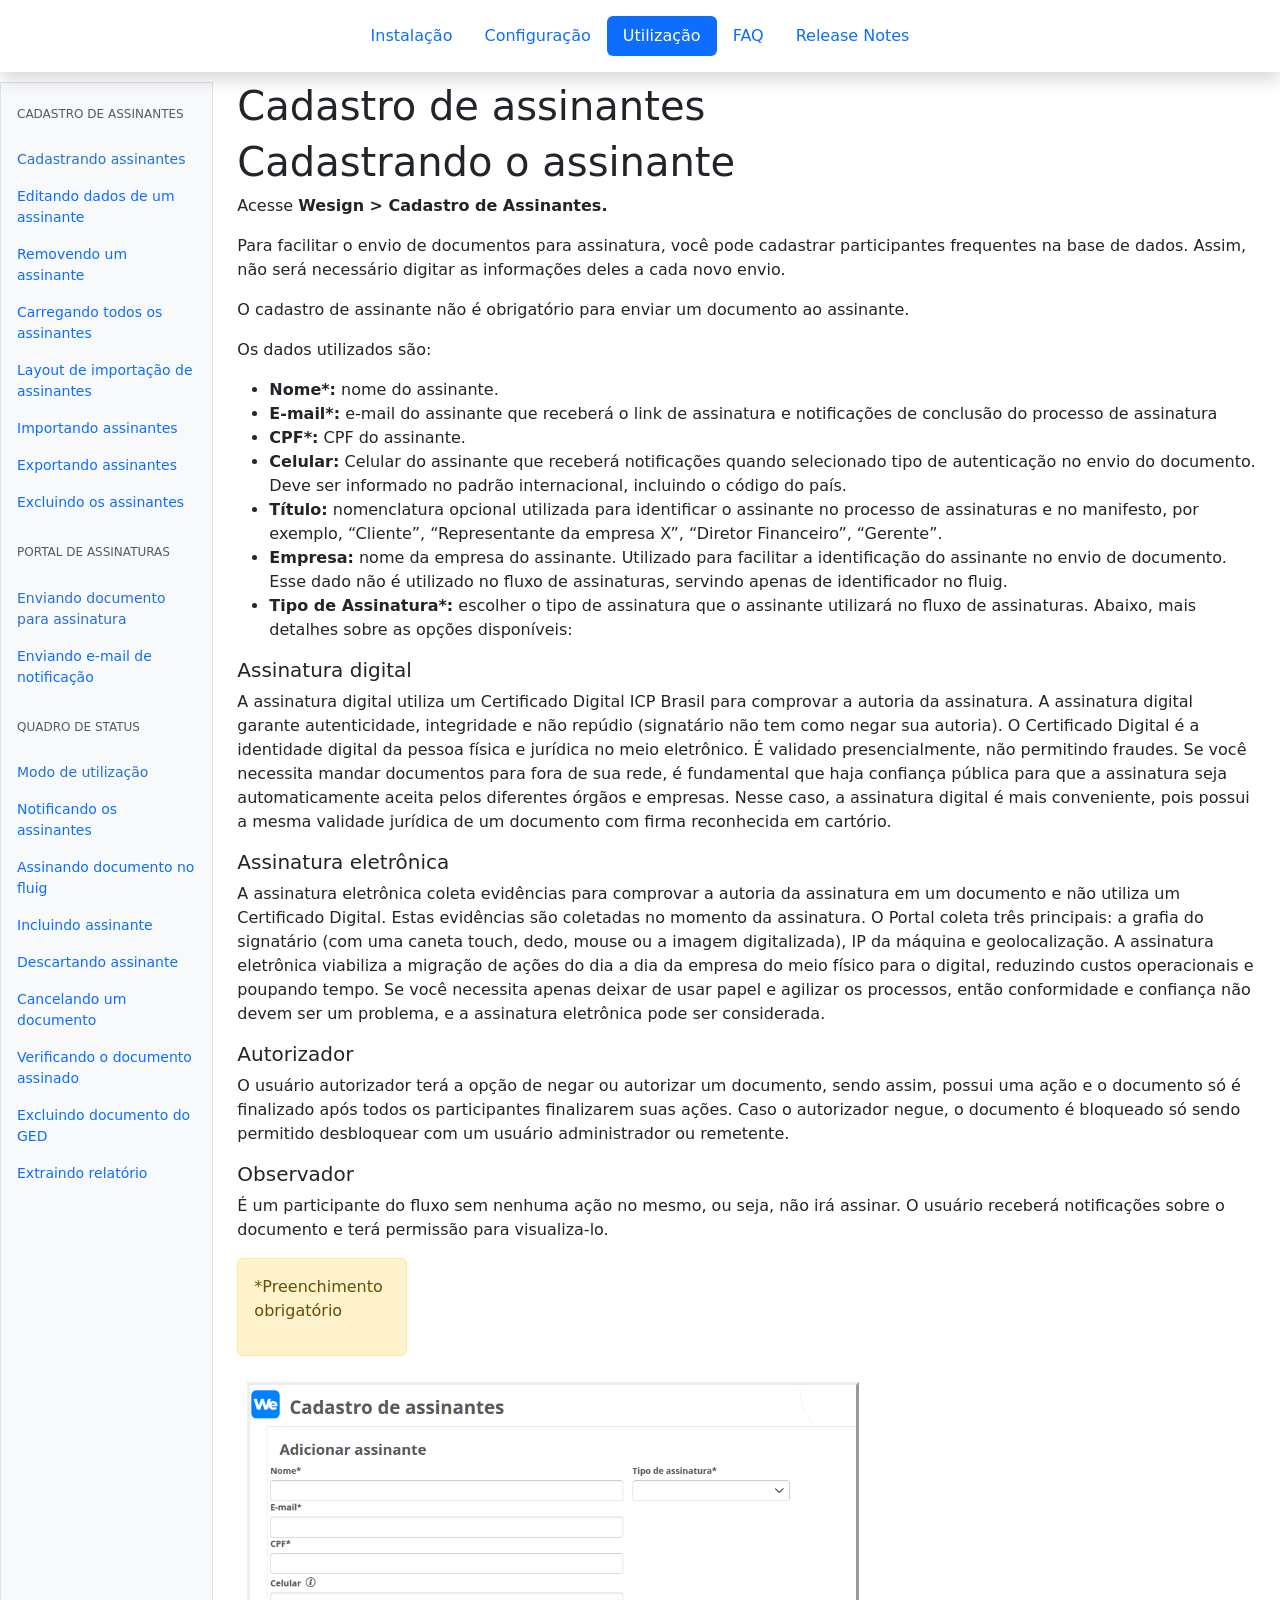
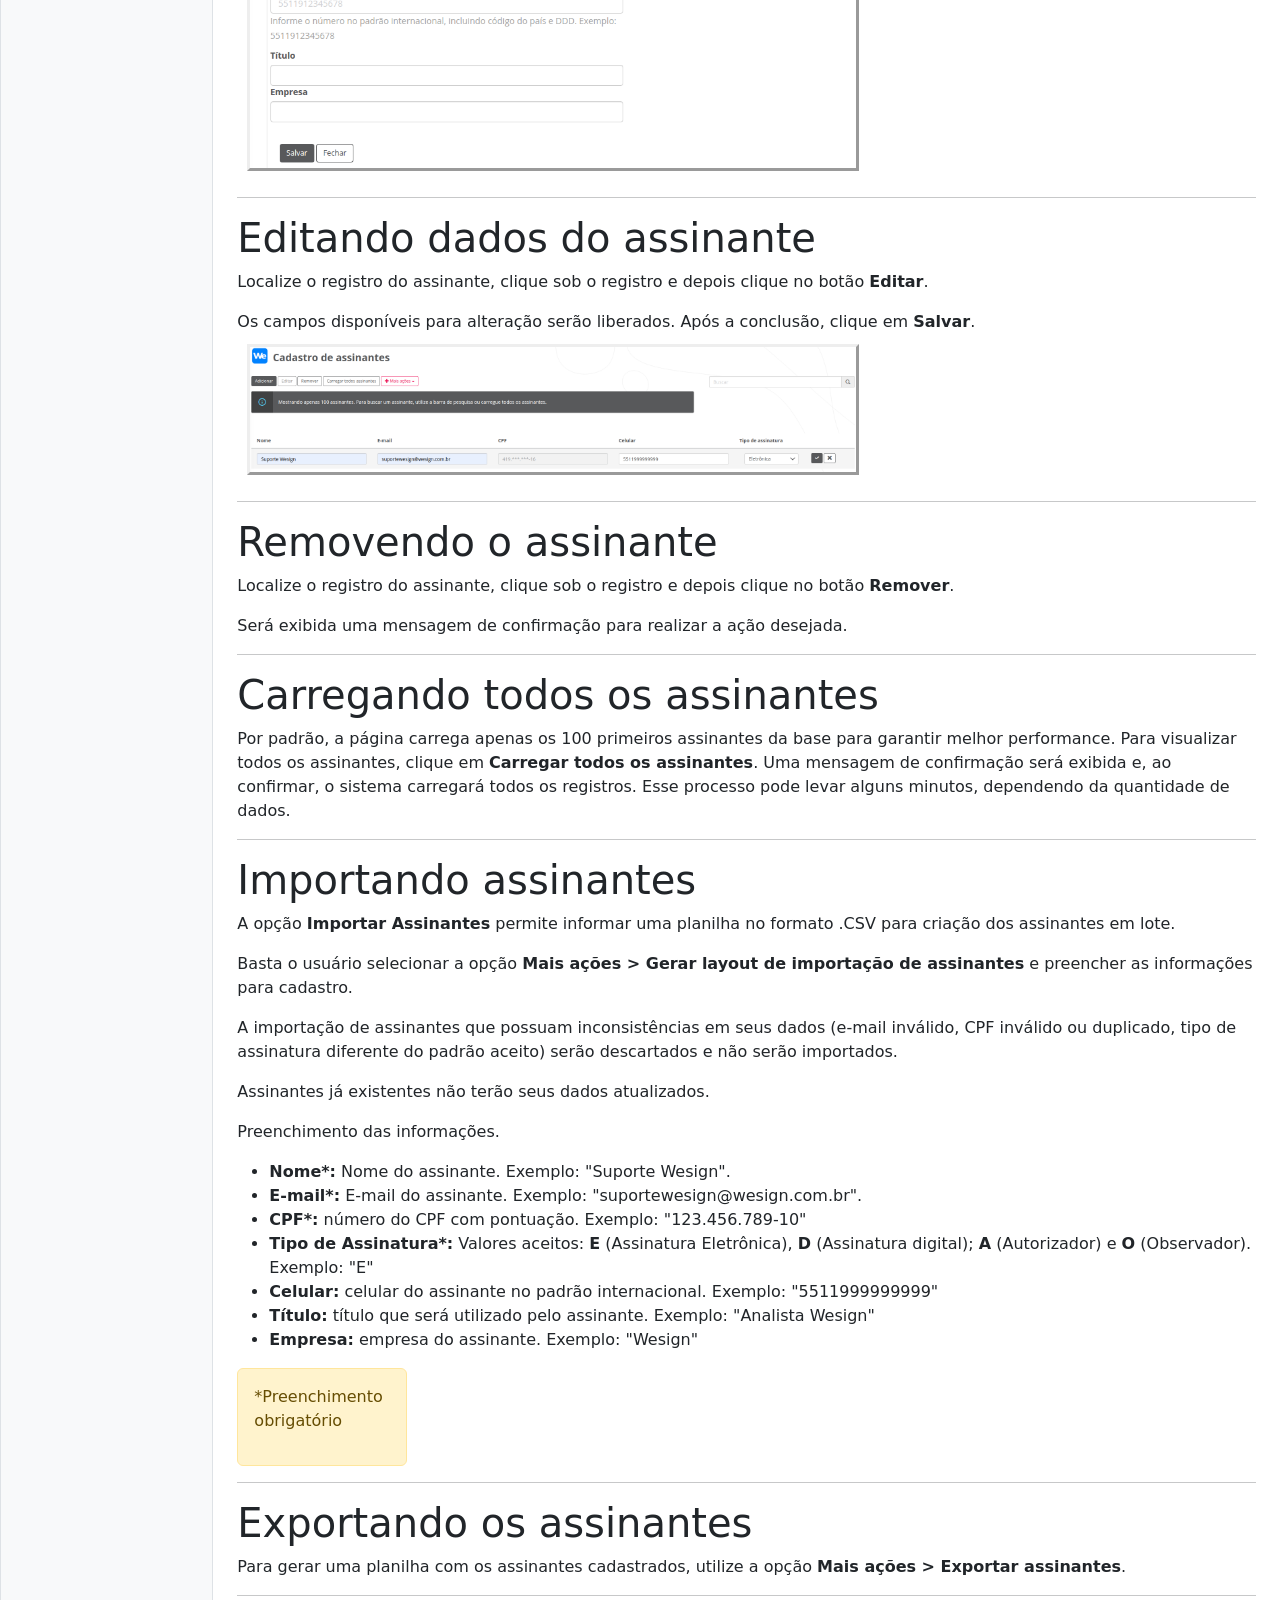
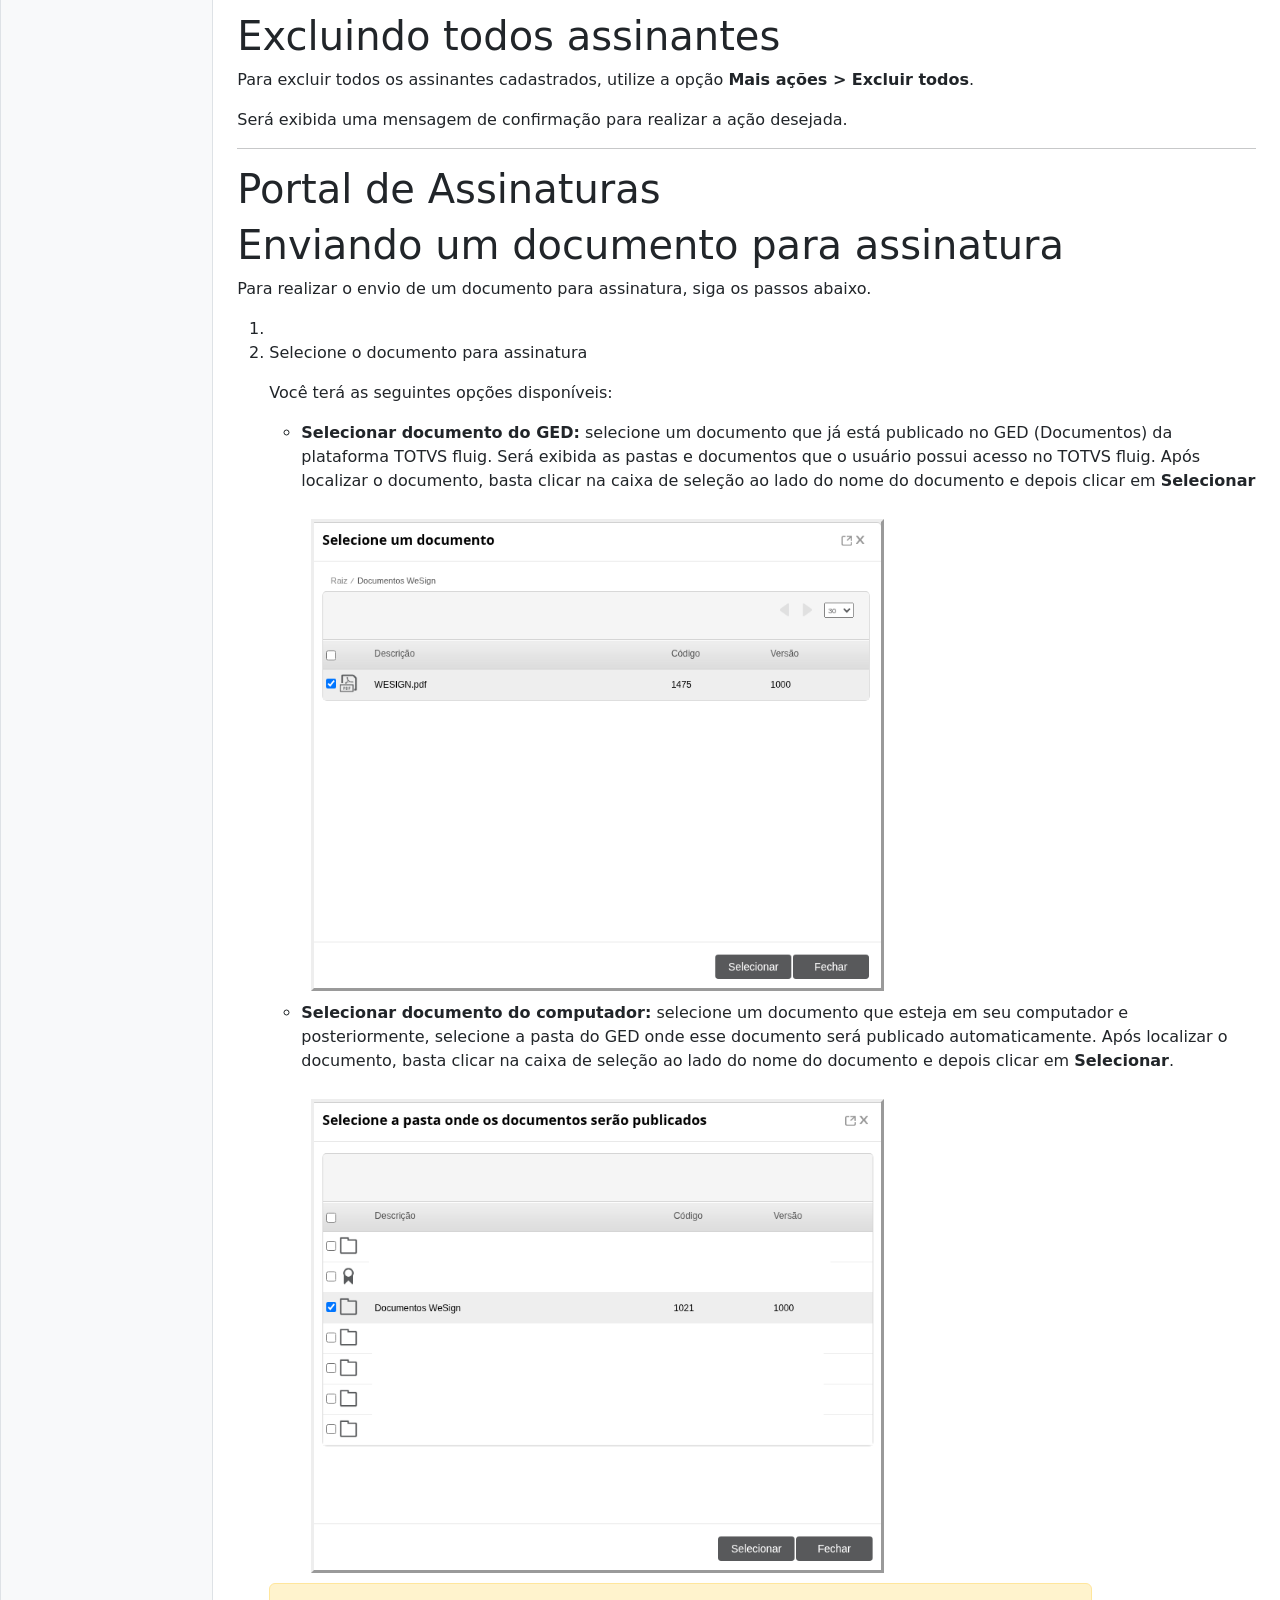
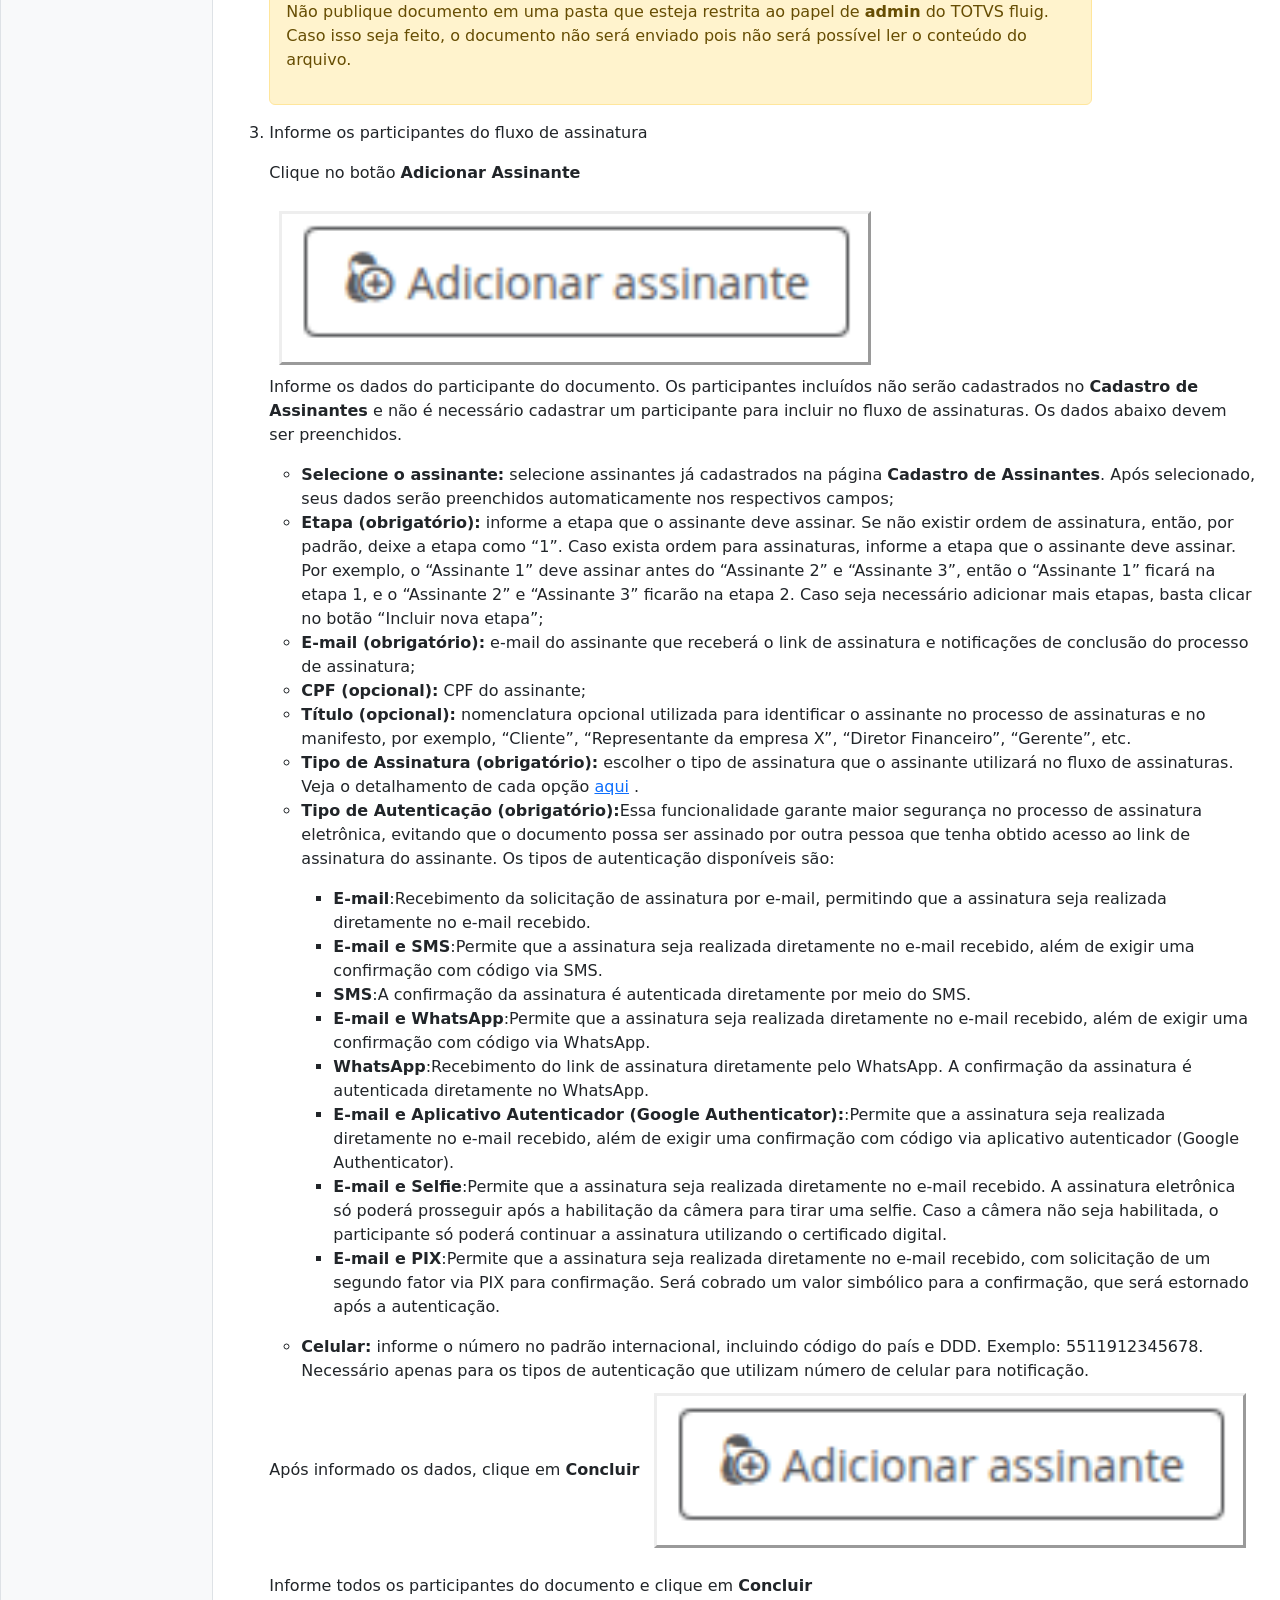
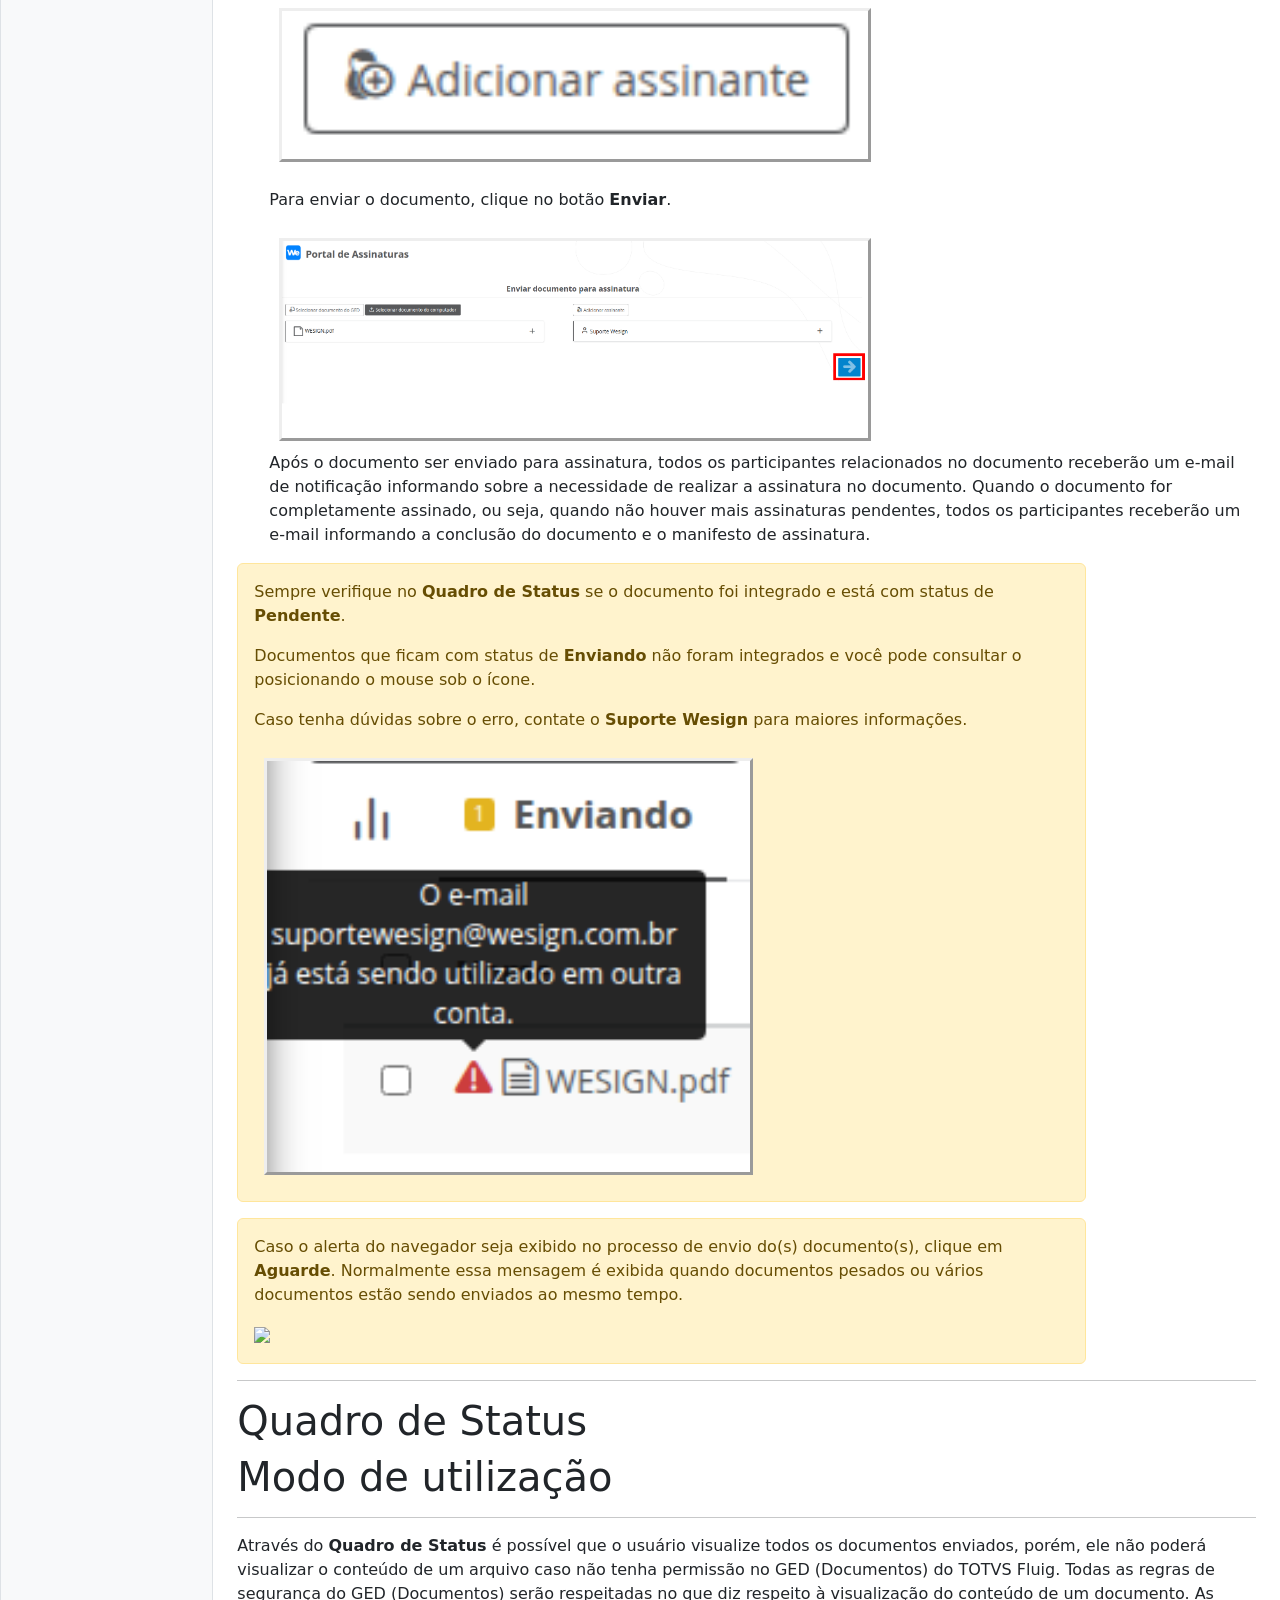
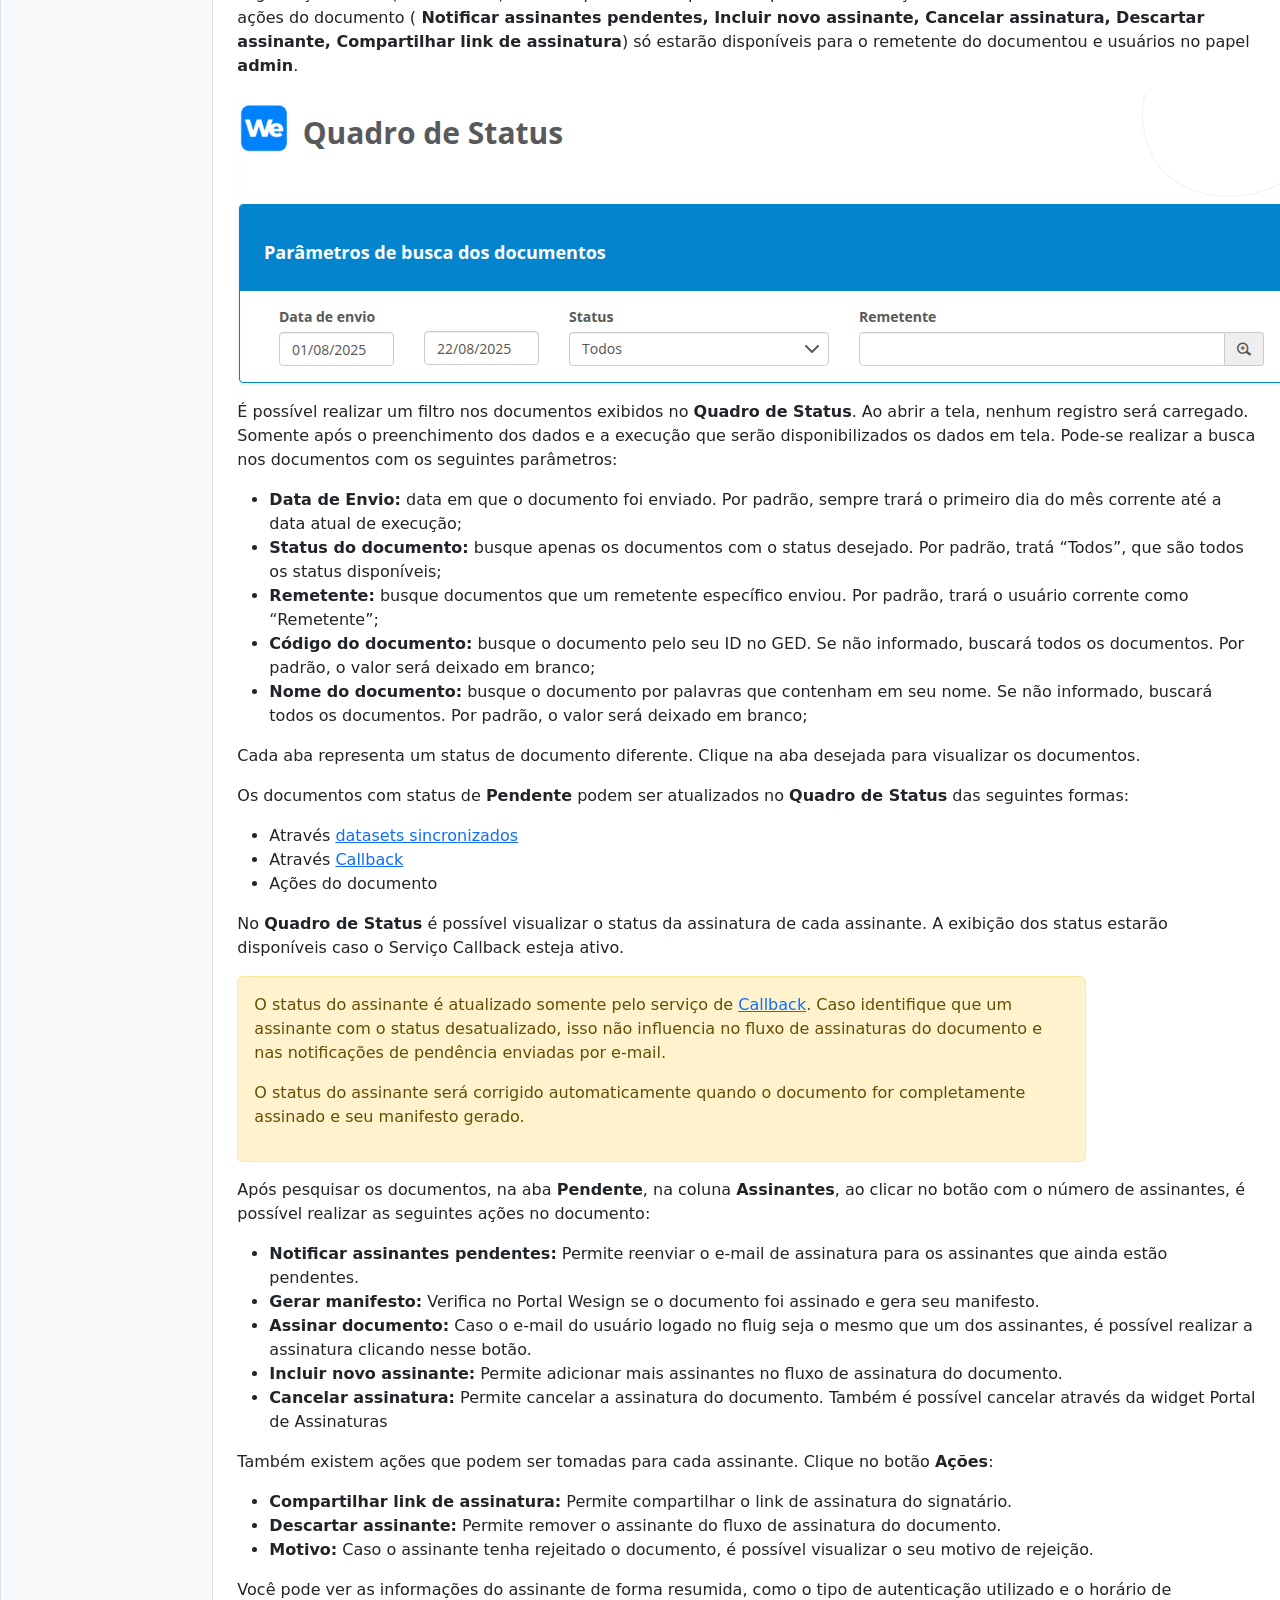
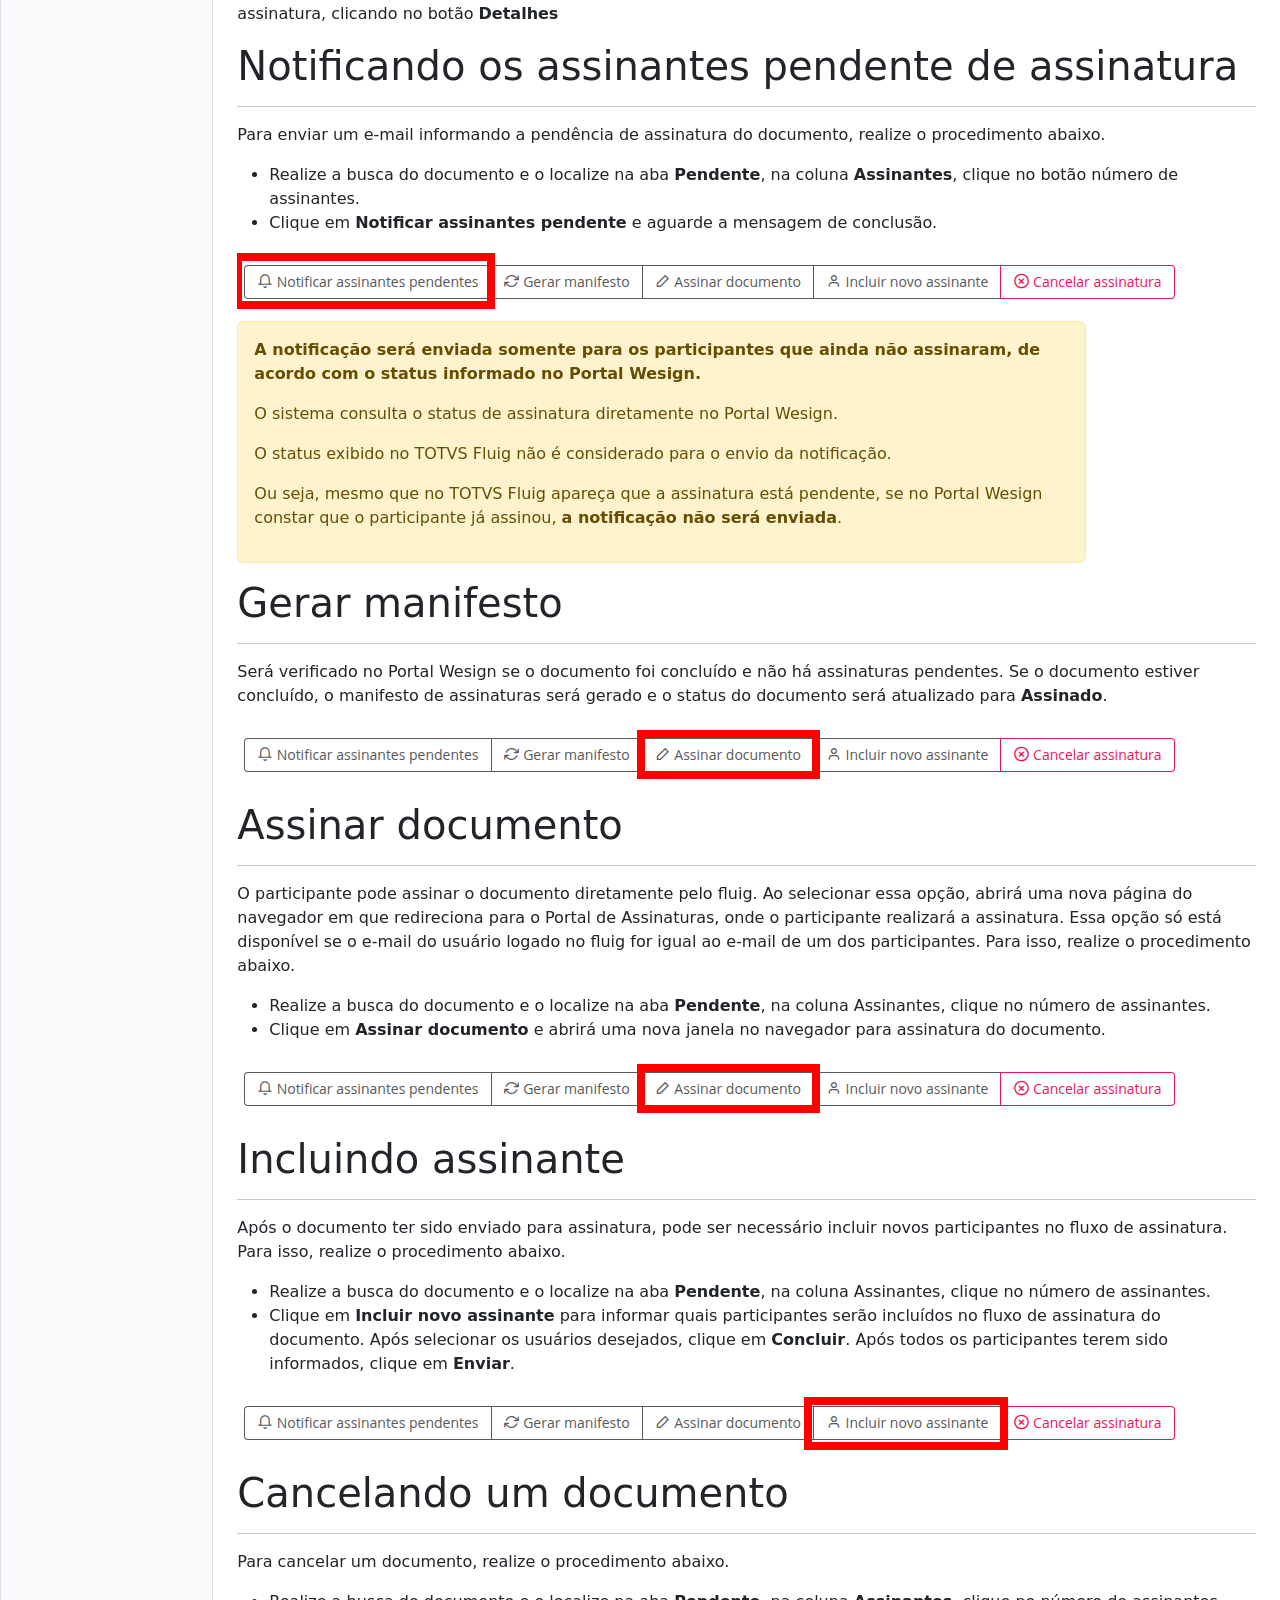
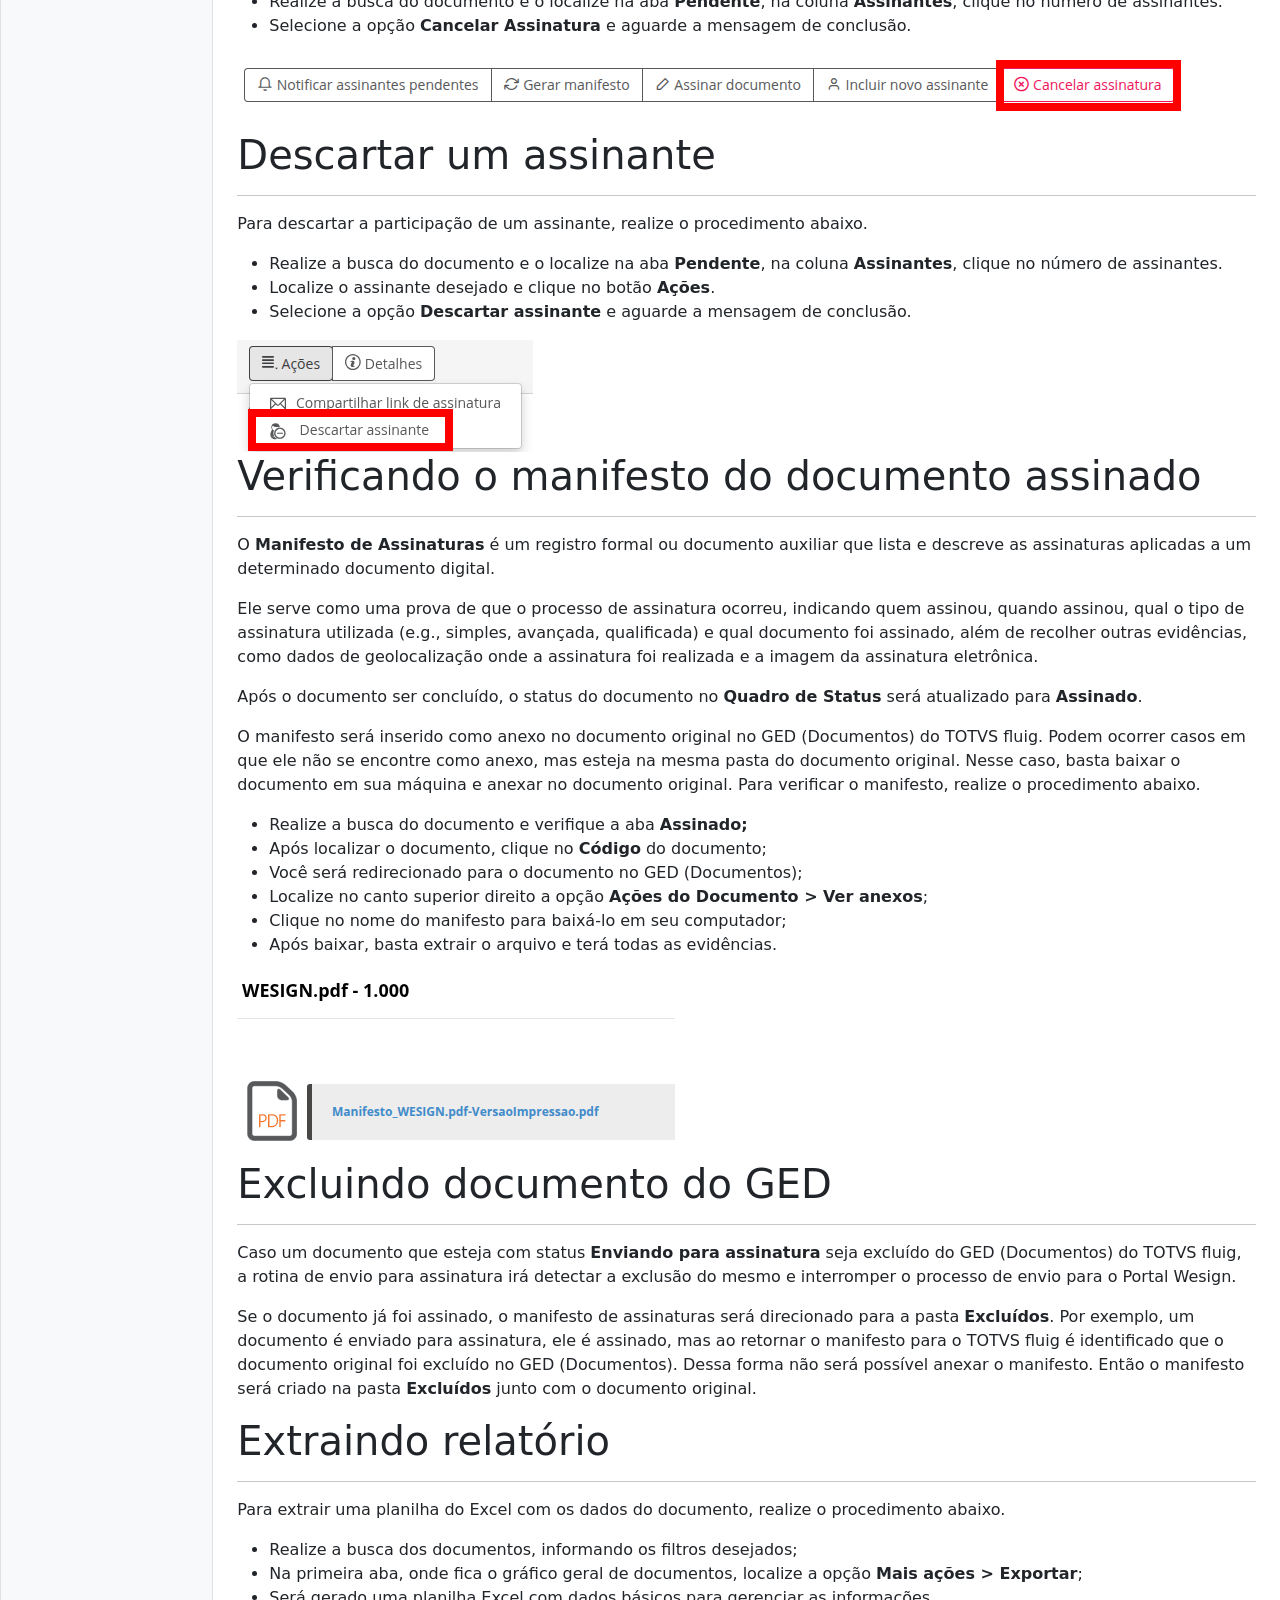
==== index.html @ c0ec130b "atualizada informacoes para utilizacao do quadro de status" ====
<!DOCTYPE html>
<html lang="pt-br">

  <head>
    <!-- Meta tags Obrigatórias -->
    <meta charset="utf-8">
    <meta name="viewport" content="width=device-width, initial-scale=1, shrink-to-fit=no">

    <!--CSS -->
    <link href="css/bootstrap.min.css" rel="stylesheet">
    <link href="css/headers.css" rel="stylesheet">
    <link href="css/dashboard.css" rel="stylesheet">

    <!--
        <link href="css/sidebars.css" rel="stylesheet">
        -->

    <link href="css/custom.css" rel="stylesheet">
    <script src="js/bootstrap.bundle.min.js"></script>
    <script defer src="js/sidebars.js"></script>
    <script src="js/main.js"></script>
    <title> Utilização - Wesign </title>
  </head>

  <body>

    <header class="navbar sticky-top flex-md-nowrap p-0 shadow d-flex justify-content-center py-3 bg-white">
      <ul class="nav nav-pills">
        <li class="nav-item"><a href="instalacao.html" class="nav-link" aria-current="page">Instalação</a></li>
        <li class="nav-item"><a href="configuracao.html" class="nav-link">Configuração</a></li>
        <li class="nav-item"><a href="index.html" class="nav-link active">Utilização</a></li>
        <li class="nav-item"><a href="faq.html" class="nav-link">FAQ</a></li>
        <li class="nav-item"><a href="release-notes.html" class="nav-link">Release Notes</a></li>
      </ul>
    </header>

    <div class="container-fluid">
      <div class="row">
        <div class="sidebar flex-md-nowrap border border-right col-md-3 col-lg-2 p-0 bg-body-tertiary">
          <div class="offcanvas-md offcanvas-end bg-body-tertiary" tabindex="-1" id="sidebarMenu"
            aria-labelledby="sidebarMenuLabel">

            <h6
              class="sidebar-heading d-flex justify-content-between align-items-center px-3 mt-4 mb-1 text-body-secondary text-uppercase">
              <span>Cadastro de assinantes</span>
            </h6>
            
            <div class="offcanvas-body d-md-flex flex-column p-0 pt-lg-3 overflow-y-auto">
              <ul class="nav flex-column">
                <li class="nav-item">
                  <a class="nav-link d-flex align-items-center gap-2 active" aria-current="page" href="#cadastrando-assinantes">
                    Cadastrando assinantes
                  </a>
                </li>
                <li class="nav-item">
                  <a class="nav-link d-flex align-items-center gap-2" href="#editando-assinantes">
                    Editando dados de um assinante
                  </a>
                </li>
                <li class="nav-item">
                  <a class="nav-link d-flex align-items-center gap-2" href="#removendo-assinantes">
                    Removendo um assinante
                  </a>
                </li>
                <li class="nav-item">
                  <a class="nav-link d-flex align-items-center gap-2" href="#carregando-assinantes">
                    Carregando todos os assinantes
                  </a>
                </li>
                <li class="nav-item">
                  <a class="nav-link d-flex align-items-center gap-2" href="#layout-importacao">
                    Layout de importação de assinantes
                  </a>
                </li>
                <li class="nav-item">
                  <a class="nav-link d-flex align-items-center gap-2" href="#importando-assinantes">
                    Importando assinantes
                  </a>
                </li>
                <li class="nav-item">
                  <a class="nav-link d-flex align-items-center gap-2" href="#exportando-assinantes">
                    Exportando assinantes
                  </a>
                </li>
                <li class="nav-item">
                  <a class="nav-link d-flex align-items-center gap-2" href="#excluindo-assinantes">
                    Excluindo os assinantes
                  </a>
                </li>
              </ul>
            </div>

            <h6
              class="sidebar-heading d-flex justify-content-between align-items-center px-3 mt-4 mb-1 text-body-secondary text-uppercase">
              <span>Portal de assinaturas</span>
            </h6>
            
            <div class="offcanvas-body d-md-flex flex-column p-0 pt-lg-3 overflow-y-auto">
              <ul class="nav flex-column">
                <li class="nav-item">
                  <a class="nav-link d-flex align-items-center gap-2 active" aria-current="page" href="#enviando-documento">
                    Enviando documento para assinatura
                  </a>
                </li>
                <li class="nav-item">
                  <a class="nav-link d-flex align-items-center gap-2" href="#email-notificacao">
                    Enviando e-mail de notificação
                  </a>
                </li>
              </ul>
            </div>

            <h6
              class="sidebar-heading d-flex justify-content-between align-items-center px-3 mt-4 mb-1 text-body-secondary text-uppercase">
              <span>Quadro de status</span>
            </h6>

            <div class="offcanvas-body d-md-flex flex-column p-0 pt-lg-3 overflow-y-auto">
              <ul class="nav flex-column">
                <li class="nav-item">
                  <a class="nav-link d-flex align-items-center gap-2 active" aria-current="page" href="#modo-utilizacao">
                    Modo de utilização
                  </a>
                </li>
                <li class="nav-item">
                  <a class="nav-link d-flex align-items-center gap-2" href="#notificando-assinante">
                    Notificando os assinantes
                  </a>
                </li>
                <li class="nav-item">
                  <a class="nav-link d-flex align-items-center gap-2" href="#assinar-documento">
                    Assinando documento no fluig
                  </a>
                </li>
                <li class="nav-item">
                  <a class="nav-link d-flex align-items-center gap-2" href="#incluindo-assinante">
                    Incluindo assinante
                  </a>
                </li>
                <li class="nav-item">
                  <a class="nav-link d-flex align-items-center gap-2" href="#descartando-assinante">
                    Descartando assinante
                  </a>
                </li>
                <li class="nav-item">
                  <a class="nav-link d-flex align-items-center gap-2" href="#cancelando-documento">
                    Cancelando um documento
                  </a>
                </li>
                <li class="nav-item">
                  <a class="nav-link d-flex align-items-center gap-2" href="#verificando-documento">
                    Verificando o documento assinado
                  </a>
                </li>
                <li class="nav-item">
                  <a class="nav-link d-flex align-items-center gap-2" href="#excluindo-documento">
                    Excluindo documento do GED
                  </a>
                </li>
                <li class="nav-item">
                  <a class="nav-link d-flex align-items-center gap-2" href="#extraindo-relatorio">
                    Extraindo relatório
                  </a>
                </li>
              </ul>
            </div>
          </div>
        </div>

        <main class="col-md-9 ms-sm-auto col-lg-10 px-md-4">

          <section id="cadastroAssinantes">
            <h1>Cadastro de assinantes</h1>

            <section id="cadastrando-assinantes">
              <h1>Cadastrando o assinante</h1>  
              <p> Acesse <strong> Wesign > Cadastro de Assinantes. </strong></p>            
              <p>
                Para facilitar o envio de documentos para assinatura, você pode cadastrar participantes frequentes na base de dados.
                Assim, não será necessário digitar as informações deles a cada novo envio.
              </p>
              <p>O cadastro de assinante não é obrigatório para enviar um documento ao assinante.</p>
              <p>Os dados utilizados são:</p>
              <ul>
                <li><strong>Nome*:</strong> nome do assinante.</li>
                <li><strong>E-mail*:</strong> e-mail do assinante que receberá o link de assinatura e
                  notificações de conclusão do processo de assinatura</li>
                <li><strong>CPF*:</strong> CPF do assinante.</li>
                <li><strong>Celular:</strong> Celular do assinante que receberá notificações quando selecionado tipo de autenticação no envio do documento.
                Deve ser informado no padrão internacional, incluindo o código do país. </li>
                <li><strong>Título:</strong> nomenclatura opcional utilizada para identificar o assinante no
                  processo de assinaturas e no manifesto, por exemplo, “Cliente”, “Representante da empresa X”, “Diretor
                  Financeiro”, “Gerente”.</li>
                <li><strong>Empresa:</strong> nome da empresa do assinante. Utilizado para facilitar a identificação do assinante no envio de documento.
                  Esse dado não é utilizado no fluxo de assinaturas, servindo apenas de identificador no fluig.</li>
                <li><strong>Tipo de Assinatura*:</strong> escolher o tipo de assinatura que o assinante
                  utilizará no fluxo de assinaturas. Abaixo, mais detalhes sobre as opções disponíveis:</li>
              </ul>
              <h5>Assinatura digital</h5>
              <p>A assinatura digital utiliza um Certificado Digital ICP Brasil para comprovar a autoria da assinatura. A
                assinatura digital garante autenticidade, integridade e não repúdio (signatário não tem como negar sua
                autoria). O Certificado Digital é a identidade digital da pessoa física e jurídica no meio eletrônico. É
                validado presencialmente, não permitindo fraudes. Se você necessita mandar documentos para fora de sua rede,
                é fundamental que haja confiança pública para que a assinatura seja automaticamente aceita pelos diferentes
                órgãos e empresas. Nesse caso, a assinatura digital é mais conveniente, pois possui a mesma validade
                jurídica de um documento com firma reconhecida em cartório.</p>
              <h5>Assinatura eletrônica</h5>
              <p>A assinatura eletrônica coleta evidências para comprovar a autoria da assinatura em um documento e não
                utiliza um Certificado Digital. Estas evidências são coletadas no momento da assinatura. O Portal coleta
                três principais: a grafia do signatário (com uma caneta touch, dedo, mouse ou a imagem digitalizada), IP da
                máquina e geolocalização. A assinatura eletrônica viabiliza a migração de ações do dia a dia da empresa do
                meio físico para o digital, reduzindo custos operacionais e poupando tempo. Se você necessita apenas deixar
                de usar papel e agilizar os processos, então conformidade e confiança não devem ser um problema, e a
                assinatura eletrônica pode ser considerada.</p>
              <h5>Autorizador</h5>
              <p>O usuário autorizador terá a opção de negar ou autorizar um documento, sendo assim, possui uma ação e o
                documento só é finalizado após todos os participantes finalizarem suas ações. Caso o autorizador negue, o
                documento é bloqueado só sendo permitido desbloquear com um usuário administrador ou remetente.</p>
              <h5>Observador</h5>
              <p>É um participante do fluxo sem nenhuma ação no mesmo, ou seja, não irá assinar. O usuário receberá
                notificações sobre o documento e terá permissão para visualiza-lo.</p>
              
              <div class="alert alert-warning col-md-2" role="alert">
                <p>*Preenchimento obrigatório</p>                
              </div>
              <img class="img-custom" src="Imagens/Uso/cadastro-1.png">              
            </section>

            <hr>
          
            <section id="editando-assinantes">
              <h1>Editando dados do assinante</h1>              
              <p>Localize o registro do assinante, clique sob o registro e depois clique no botão <strong>Editar</strong>.</p>
              <p>Os campos disponíveis para alteração serão liberados. Após a conclusão, clique em <strong>Salvar</strong>.                            
              <img class="img-custom" src="Imagens/Uso/cadastro-2.png">
            </section>

            <hr>

            <section id="removendo-assinantes">
              <h1>Removendo o assinante</h1>              
              <p>Localize o registro do assinante, clique sob o registro e depois clique no botão <strong>Remover</strong>.</p>
              <p>Será exibida uma mensagem de confirmação para realizar a ação desejada.</p>
            </section>
          
            <hr>

            <section id="carregando-assinantes">
              <h1>Carregando todos os assinantes</h1>              
              <p>Por padrão, a página carrega apenas os 100 primeiros assinantes da base para garantir melhor performance. Para visualizar todos os assinantes, clique em <strong>Carregar todos os assinantes</strong>. Uma mensagem
              de confirmação será exibida e, ao confirmar, o sistema carregará todos os registros. Esse processo pode levar alguns
              minutos, dependendo da quantidade de dados.</p>              
            </section>
          
            <hr>
            <section id="importando-assinantes">
              <h1>Importando assinantes</h1>              
              <p>A opção <strong>Importar Assinantes</strong> permite informar uma planilha no formato .CSV para criação dos assinantes em lote.</p>
              <p>Basta o usuário selecionar a opção <strong>Mais ações > Gerar layout de importação de assinantes</strong> e preencher as informações para
                cadastro.
              </p>
              <p>A importação de assinantes que possuam inconsistências em seus dados (e-mail inválido, CPF inválido ou
                duplicado, tipo de assinatura diferente do padrão aceito) serão descartados e não serão importados. </p>
              <p>Assinantes já existentes não terão seus dados atualizados.</p>
              <p>Preenchimento das informações.</p>
              <ul>
                <li><strong>Nome*:</strong> Nome do assinante. Exemplo: "Suporte Wesign".</li>
                <li><strong>E-mail*:</strong> E-mail do assinante. Exemplo: "suportewesign@wesign.com.br".</li>
                <li><strong>CPF*:</strong> número do CPF com pontuação. Exemplo: "123.456.789-10"</li>
                <li><strong>Tipo de Assinatura*:</strong> Valores aceitos: <b>E</b> (Assinatura Eletrônica), <b>D</b> (Assinatura digital); <b>A</b> (Autorizador) e <b>O</b> (Observador). Exemplo: "E"</li>
                <li><strong>Celular:</strong> celular do assinante no padrão internacional. Exemplo: "5511999999999"</li>
                <li><strong>Título:</strong> título que será utilizado pelo assinante. Exemplo: "Analista Wesign"</li>
                <li><strong>Empresa:</strong> empresa do assinante. Exemplo: "Wesign"</li>
              </ul>
              <div class="alert alert-warning col-md-2" role="alert">
                <p>*Preenchimento obrigatório</p>
              </div>
            </section>
          
            <hr>
            <section id="exporta-assinantes">
              <h1>Exportando os assinantes</h1>              
              <p>Para gerar uma planilha com os assinantes cadastrados, utilize a opção <strong>Mais ações > Exportar assinantes</strong>.</p>
            </section>
          
            <hr>
            <section id="excluindo-assinantes">
              <h1>Excluindo todos assinantes</h1>              
              <p>Para excluir todos os assinantes cadastrados, utilize a opção <strong>Mais ações > Excluir todos</strong>. </p>
              <p>Será exibida uma mensagem de confirmação para realizar a ação desejada.</p>
            </section>
          </section>

          <hr>

          <section id="portalAssinaturas">
            <h1>Portal de Assinaturas</h1>
          
            <section id="enviando-documento">
              <h1>Enviando um documento para assinatura</h1>
              
              <p> Para realizar o envio de um documento para assinatura, siga os passos abaixo.</p>
              <ol>
                <li>
                    
                </li>
                <li>
                  <p>Selecione o documento para assinatura</p>
                  <p>Você terá as seguintes opções disponíveis:</p>
                  <p>                    
                    <ul>
                      <li>
                        <p>
                          <strong>Selecionar documento do GED:</strong> selecione um documento que já está publicado no GED (Documentos) da
                          plataforma TOTVS fluig. Será exibida as pastas e documentos que o usuário possui acesso no TOTVS fluig.
                          Após localizar o documento, basta clicar na caixa de seleção ao lado do nome do
                          documento e depois clicar em <strong>Selecionar</strong>
                        </p>
                        <img class="img-custom" src="Imagens/Uso/portal-2.png">
                      </li>
                      <li>
                        <p>
                          <strong>Selecionar documento do computador:</strong> selecione um documento que esteja em seu computador
                          e posteriormente, selecione a pasta do GED onde esse documento será publicado automaticamente. Após
                          localizar o documento, basta clicar na caixa de seleção ao lado do nome do documento e depois clicar em
                          <strong>Selecionar</strong>.
                        </p>
                        <img class="img-custom" src="Imagens/Uso/portal-3.png">
                      </li>
                    </ul>
                    <div class="alert alert-warning col-md-10" role="alert">
                      <p>Não publique documento em uma pasta que esteja restrita ao papel de <strong>admin</strong> do TOTVS fluig.
                        Caso isso seja feito, o documento não será enviado pois não será possível ler o conteúdo do arquivo.</p>
                      <p>
                    </div>
                  </p>
                </li>
                <li>
                  <p>Informe os participantes do fluxo de assinatura</p>
                  <p>Clique no botão <strong>Adicionar Assinante</strong></p>
                  <img class="img-custom" src="Imagens/Uso/portal-4.png">
                  <p>Informe os dados do participante do documento. Os participantes incluídos não serão cadastrados
                    no <strong>Cadastro de Assinantes</strong> e não é necessário cadastrar um participante para incluir no fluxo de assinaturas. Os dados
                    abaixo devem ser preenchidos. </p>
                  <ul>
                    <li><strong>Selecione o assinante:</strong> selecione assinantes já cadastrados na página <strong>Cadastro
                        de Assinantes</strong>. Após selecionado, seus dados serão preenchidos automaticamente nos respectivos
                      campos;</li>
                    <li><strong>Etapa (obrigatório):</strong> informe a etapa que o assinante deve assinar. Se não existir ordem
                      de assinatura, então, por padrão, deixe a etapa como “1”. Caso exista ordem para assinaturas, informe a
                      etapa que o assinante deve assinar. Por exemplo, o “Assinante 1” deve assinar antes do “Assinante 2” e
                      “Assinante 3”, então o “Assinante 1” ficará na etapa 1, e o “Assinante 2” e “Assinante 3” ficarão na etapa
                      2. Caso seja necessário adicionar mais etapas, basta clicar no botão “Incluir nova etapa”;</li>
                    <li><strong>E-mail (obrigatório):</strong> e-mail do assinante que receberá o link de assinatura e
                      notificações de conclusão do processo de assinatura;</li>
                    <li><strong>CPF (opcional):</strong> CPF do assinante;</li>
                    <li><strong>Título (opcional):</strong> nomenclatura opcional utilizada para identificar o assinante no
                      processo de assinaturas e no manifesto, por exemplo, “Cliente”, “Representante da empresa X”, “Diretor
                      Financeiro”, “Gerente”, etc.</li>
                    <li><strong>Tipo de Assinatura (obrigatório):</strong> escolher o tipo de assinatura que o assinante
                      utilizará no fluxo de assinaturas. Veja o detalhamento de cada opção <a class="link-default" href="./index.html#cadastrando-assinantes">aqui</a> .
                    </li>
                    <li><strong>Tipo de Autenticação (obrigatório):</strong>Essa funcionalidade garante maior segurança
                    no processo de assinatura eletrônica, evitando que o documento possa ser assinado por
                    outra pessoa que tenha obtido acesso ao link de assinatura do assinante.
                    Os tipos de autenticação disponíveis são:
                      <p> 
                        <ul>
                          <li><strong>E-mail</strong>:Recebimento da solicitação de assinatura por e-mail, permitindo que a
                          assinatura seja realizada diretamente no e-mail recebido.</li>
                          <li><strong>E-mail e SMS</strong>:Permite que a assinatura seja realizada diretamente no e-mail
                          recebido, além de exigir uma confirmação com código via SMS.</li>
                          <li><strong>SMS</strong>:A confirmação da assinatura é autenticada diretamente por meio do SMS.</li>
                          <li><strong>E-mail e WhatsApp</strong>:Permite que a assinatura seja realizada diretamente no e-mail
                          recebido, além de exigir uma confirmação com código via WhatsApp.</li>
                          <li><strong>WhatsApp</strong>:Recebimento do link de assinatura diretamente pelo WhatsApp. A
                          confirmação da assinatura é autenticada diretamente no WhatsApp.</li>
                          <li><strong>E-mail e Aplicativo Autenticador (Google Authenticator):</strong>:Permite que a assinatura
                          seja realizada diretamente no e-mail recebido, além de exigir uma confirmação com
                          código via aplicativo autenticador (Google Authenticator).</li>
                          <li><strong>E-mail e Selfie</strong>:Permite que a assinatura seja realizada diretamente no e-mail
                          recebido. A assinatura eletrônica só poderá prosseguir após a habilitação da
                          câmera para tirar uma selfie. Caso a câmera não seja habilitada, o participante só
                          poderá continuar a assinatura utilizando o certificado digital.</li>
                          <li><strong>E-mail e PIX</strong>:Permite que a assinatura seja realizada diretamente no e-mail
                          recebido, com solicitação de um segundo fator via PIX para confirmação. Será
                          cobrado um valor simbólico para a confirmação, que será estornado após a
                          autenticação.</li>
                        </ul>
                      </p>
                    </li>
                    <li>
                      <strong>Celular:</strong> informe o número no padrão internacional, incluindo código do país e DDD. Exemplo: 5511912345678. 
                        Necessário apenas para os tipos de autenticação que utilizam número de celular para notificação.                        
                    </li>
                  </ul>
                  <p>Após informado os dados, clique em <strong>Concluir</strong> <img class="img-custom" src="Imagens/Uso/portal-4.png">. </p>
                  <p>Informe todos os participantes do documento e clique em <strong>Concluir</strong> <img class="img-custom" src="Imagens/Uso/portal-4.png">
                  </p>
                  <p>Para enviar o documento, clique no botão <strong>Enviar</strong>.</p>
                  <img class="img-custom" src="Imagens/Uso/portal-7.png">
                  <p>Após o documento ser enviado para assinatura, todos os participantes relacionados no documento receberão um
                    e-mail de notificação informando sobre a necessidade de realizar a assinatura no documento. Quando o documento for completamente assinado, ou seja, quando não
                    houver mais assinaturas pendentes, todos os participantes receberão um e-mail informando a conclusão do documento e o manifesto de assinatura.</p>
                  
                </li>
              </ol>
              
              <div class="alert alert-warning col-md-10" role="alert">
                <p>Sempre verifique no <strong>Quadro de Status</strong> se o documento foi integrado e está com status de <strong>Pendente</strong>.</p>
                <p>Documentos que ficam com status de <strong>Enviando</strong> não foram integrados e você pode consultar o posicionando o mouse sob o ícone.</p>
                <p>Caso tenha dúvidas sobre o erro, contate o <strong>Suporte Wesign</strong> para maiores informações.</p>
                <img class="img-custom" src="Imagens/Uso/portal-8.png">
              </div>
              
              <div class="alert alert-warning col-md-10" role="alert">
                <p>Caso o alerta do navegador seja exibido no processo de envio do(s) documento(s), clique em
                  <strong>Aguarde</strong>. Normalmente essa mensagem é exibida quando documentos pesados ou vários documentos
                  estão sendo enviados ao mesmo tempo.
                </p>
                <img src="Imagens/Uso/portal-de-assinaturas-enviando-1.png">
              </div>
            </section>
          </section>
          <hr>

          <section id="quadrodeStatus">
            <h1>Quadro de Status</h1>
            
            <section id="modo-utilizacao">
              <h1> Modo de utilização</h1>
              <hr>
              <p>Através do <strong>Quadro de Status</strong> é possível que o usuário visualize todos os documentos enviados, porém,
                ele não poderá visualizar o conteúdo de um arquivo caso não tenha permissão no GED (Documentos) do TOTVS Fluig. Todas as regras
                de segurança do GED (Documentos) serão respeitadas no que diz respeito à visualização do conteúdo de um documento. As
                ações do documento (<strong> Notificar assinantes pendentes, Incluir novo assinante, Cancelar assinatura, Descartar
                  assinante, Compartilhar link de assinatura</strong>) só estarão disponíveis  para o remetente do documentou e usuários no papel
                <strong>admin</strong>.
              </p>
              <img src="Imagens/Uso/quadro-1.png">
              <p>É possível realizar um filtro nos documentos exibidos no <strong>Quadro de Status</strong>.
                Ao abrir a tela, nenhum registro será carregado. Somente após o preenchimento dos dados e a execução que
                serão disponibilizados os dados em tela. Pode-se realizar a busca nos documentos com os seguintes
                parâmetros:
              <ul>
                <li> <strong>Data de Envio:</strong> data em que o documento foi enviado. Por padrão, sempre trará o
                  primeiro dia do mês corrente até a data atual de execução;</li>
                <li><strong>Status do documento:</strong> busque apenas os documentos com o status desejado. Por padrão,
                  tratá “Todos”, que são todos os status disponíveis;</li>
                <li><strong>Remetente:</strong> busque documentos que um remetente específico enviou. Por padrão, trará o
                  usuário corrente como “Remetente”;</li>
                <li><strong>Código do documento:</strong> busque o documento pelo seu ID no GED. Se não informado, buscará
                  todos os documentos. Por padrão, o valor será deixado em branco;</li>
                <li> <strong>Nome do documento:</strong> busque o documento por palavras que contenham em seu nome. Se não
                  informado, buscará todos os documentos. Por padrão, o valor será deixado em branco;</li>                
              </ul>
              <p>Cada aba representa um status de documento diferente. Clique na aba desejada para visualizar os documentos.
              </p>
              <p>Os documentos com status de <strong>Pendente</strong> podem ser atualizados no <strong>Quadro de Status</strong>
                das seguintes formas:</p>
              <ul>
                <li>Através <a class="link-default" href="/.configuracao.html#datasets-sincronizados">datasets sincronizados</a></li>
                <li>Através <a class="link-default" href="./configuracao.html#callback">Callback</a></li>
                <li>Ações do documento</li>
              </ul>
              <p>No <strong>Quadro de Status</strong> é possível visualizar o status da assinatura de cada assinante.
                A exibição dos status estarão disponíveis caso o Serviço Callback esteja ativo.</p>
              <div class="alert alert-warning col-md-10" role="alert">
                <p>O status do assinante é atualizado somente pelo serviço de <a class="link-default"
                    href="./configuracao.html#callback">Callback</a>.
                  Caso identifique que um assinante com o status desatualizado, isso não influencia no fluxo de assinaturas do
                  documento e nas notificações de pendência enviadas por e-mail.</p>
                <p>O status do assinante será corrigido automaticamente quando o documento for completamente assinado e seu manifesto
                  gerado.</p>
              </div>
              <p>Após pesquisar os documentos, na aba <strong>Pendente</strong>, na coluna <strong>Assinantes</strong>, ao clicar no botão com o número de assinantes, é
                possível realizar as seguintes ações no documento:</p>              
              <ul>
                <li><strong>Notificar assinantes pendentes:</strong> Permite reenviar o e-mail de assinatura para os
                  assinantes que ainda estão pendentes.</li>
                <li><strong>Gerar manifesto:</strong> Verifica no Portal Wesign se o documento foi assinado e gera seu manifesto.</li>
                <li><strong>Assinar documento:</strong> Caso o e-mail do usuário logado no fluig seja o mesmo que um dos
                  assinantes, é possível realizar a assinatura clicando nesse botão.</li>
                <li><strong>Incluir novo assinante:</strong> Permite adicionar mais assinantes no fluxo de assinatura do
                  documento.</li>
                <li><strong>Cancelar assinatura:</strong> Permite cancelar a assinatura do documento. Também é possível
                  cancelar através da widget Portal de Assinaturas</li>
              </ul>
              <p>Também existem ações que podem ser tomadas para cada assinante. Clique no botão <strong>Ações</strong>:</p>
              <ul>
                <li><strong>Compartilhar link de assinatura:</strong> Permite compartilhar o link de assinatura do
                  signatário.</li>
                <li><strong>Descartar assinante:</strong> Permite remover o assinante do fluxo de assinatura do documento.
                </li>
                <li><strong>Motivo:</strong> Caso o assinante tenha rejeitado o documento, é possível visualizar o seu
                  motivo de rejeição.</li>
              </ul>
              <p>Você pode ver as informações do assinante de forma resumida, como o tipo de autenticação utilizado e o horário de assinatura, clicando no botão <strong>Detalhes</strong></p>
            </section>
            
            <section id="notificando-assinante">
              <h1>Notificando os assinantes pendente de assinatura</h1>
              <hr>
              <p>Para enviar um e-mail informando a pendência de assinatura do documento, realize o procedimento abaixo.</p>
              <ul>
                <li>Realize a busca do documento e o localize na aba <strong>Pendente</strong>, na coluna
                  <strong>Assinantes</strong>, clique no botão número de assinantes.
                </li>
                <li>Clique em <strong>Notificar assinantes pendente</strong> e aguarde a mensagem de conclusão.</li>
              </ul>
              <img src="Imagens/Uso/quadro-3.png">
              <div class="alert alert-warning col-md-10" role="alert">
                <p><strong>A notificação será enviada somente para os participantes que ainda não assinaram, de acordo com o status informado no
                Portal Wesign.</strong></p>
                <p>O sistema consulta o status de assinatura diretamente no Portal Wesign.</p>
                <p>O status exibido no TOTVS Fluig não é considerado para o envio da notificação.</p>
                <p>Ou seja, mesmo que no TOTVS Fluig apareça que a assinatura está pendente, se no Portal Wesign constar que o participante
                já assinou, <strong>a notificação não será enviada</strong>.</p>
              </div>
            </section>

            <section id="gerar-manifesto">
              <h1>Gerar manifesto</h1>
              <hr>
              <p>Será verificado no Portal Wesign se o documento foi concluído e não há assinaturas pendentes.
                Se o documento estiver concluído, o manifesto de assinaturas será gerado e o status do documento será atualizado para <strong>Assinado</strong>.
              </p>              
              <img src="Imagens/Uso/quadro-5.png">
            </section>
            
            <section id="assinar-documento">
              <h1>Assinar documento</h1>
              <hr>
              <p>O participante pode assinar o documento diretamente pelo fluig. Ao selecionar essa opção, abrirá uma nova
                página do navegador em que redireciona para o Portal de Assinaturas, onde o participante realizará a
                assinatura. Essa opção só está disponível se o e-mail do usuário logado no fluig for igual ao e-mail de um
                dos participantes. Para isso, realize o procedimento abaixo.</p>
              <ul>
                <li>Realize a busca do documento e o localize na aba <strong>Pendente</strong>, na coluna Assinantes, clique
                  no número de assinantes.</li>
                <li>Clique em <strong>Assinar documento</strong> e abrirá uma nova janela no navegador para assinatura do
                  documento.</li>
              </ul>
              <img src="Imagens/Uso/quadro-5.png">
            </section>
            
            <section id="incluindo-assinante">
              <h1>Incluindo assinante</h1>
              <hr>
              <p>Após o documento ter sido enviado para assinatura, pode ser necessário incluir novos participantes no fluxo
                de assinatura. Para isso, realize o procedimento abaixo.</p>
              <ul>
                <li>Realize a busca do documento e o localize na aba <strong>Pendente</strong>, na coluna Assinantes, clique
                  no número de assinantes.</li>
                <li>Clique em <strong>Incluir novo assinante</strong> para informar quais participantes serão incluídos no
                  fluxo de assinatura do documento. Após selecionar os usuários desejados, clique em
                  <strong>Concluir</strong>. Após todos os participantes terem sido informados, clique em
                  <strong>Enviar</strong>.
                </li>
              </ul>
              <img src="Imagens/Uso/quadro-6.png">              
            </section>
            
            <section id="cancelando-documento">
              <h1>Cancelando um documento</h1>
              <hr>
              <p>Para cancelar um documento, realize o procedimento abaixo.</p>
              <ul>
                <li>Realize a busca do documento e o localize na aba <strong>Pendente</strong>, na coluna
                  <strong>Assinantes</strong>, clique no número de assinantes.
                </li>
                <li>Selecione a opção <strong>Cancelar Assinatura</strong> e aguarde a mensagem de conclusão.</li>
              </ul>
              <img src="Imagens/Uso/quadro-7.png">
            </section>

            <section id="descartando-assinante">
              <h1>Descartar um assinante</h1>
              <hr>
              <p>Para descartar a participação de um assinante, realize o procedimento abaixo. </p>
              <ul>
                <li>Realize a busca do documento e o localize na aba <strong>Pendente</strong>, na coluna
                  <strong>Assinantes</strong>, clique no número de assinantes.
                </li>
                <li>Localize o assinante desejado e clique no botão <strong>Ações</strong>.</li>
                <li>Selecione a opção <strong>Descartar assinante</strong> e aguarde a mensagem de conclusão.</li>
              </ul>
              <img src="Imagens/Uso/quadro-8.png">
            </section>
            
            
            
            <section id="verificando-documento">
              <h1>Verificando o manifesto do documento assinado</h1>
              <hr>              
              <p>
                O <strong>Manifesto de Assinaturas</strong> é um registro formal ou documento auxiliar que lista e descreve as assinaturas 
                aplicadas a um determinado documento digital.
              </p>
              <p>
                Ele serve como uma prova de que o processo de assinatura ocorreu, indicando quem assinou, quando assinou, qual o tipo de
                assinatura utilizada (e.g., simples, avançada, qualificada) e qual documento foi assinado, além de
                recolher outras evidências, como dados de geolocalização onde a assinatura foi realizada e a imagem da assinatura eletrônica.
              </p>
              <p>Após o documento ser concluído, o status do documento no <strong>Quadro de Status</strong> será atualizado para <strong>Assinado</strong>.</p>
              <p>O manifesto será inserido como anexo no documento original no GED (Documentos) do TOTVS fluig. Podem ocorrer casos
                em que ele não se encontre como anexo, mas esteja na mesma pasta do documento
                original. Nesse caso, basta baixar o documento em sua máquina e anexar no documento original. Para verificar
                o manifesto, realize o procedimento abaixo.</p>
              <ul>
                <li>Realize a busca do documento e verifique a aba <strong>Assinado;</strong></li>
                <li>Após localizar o documento, clique no <strong>Código</strong> do documento;</li>
                <li>Você será redirecionado para o documento no GED (Documentos);</li>
                <li>Localize no canto superior direito a opção <strong>Ações do Documento > Ver anexos</strong>;</li>
                <li>Clique no nome do manifesto para baixá-lo em seu computador;</li>
                <li>Após baixar, basta extrair o arquivo e terá todas as evidências.</li>
              </ul>
              <img src="Imagens/Uso/quadro-9.png">
            </section>
            
            <section id="excluindo-documento">
              <h1>Excluindo documento do GED</h1>
              <hr>
              <p>Caso um documento que esteja com status <strong>Enviando para assinatura</strong> seja excluído do GED (Documentos) do
                TOTVS fluig, a rotina de envio para assinatura irá detectar a exclusão do mesmo e interromper o processo de envio
                para o Portal Wesign.</p>
              <p>Se o documento já foi assinado, o manifesto de assinaturas será direcionado para
                a pasta <strong>Excluídos</strong>. Por exemplo, um documento é enviado para assinatura, ele é
                assinado, mas ao retornar o manifesto para o TOTVS fluig é identificado que o documento original foi excluído no GED (Documentos).
                Dessa forma não será possível anexar o manifesto. Então o manifesto será criado na pasta
                <strong>Excluídos</strong> junto com o documento original.
              </p>              
            </section>
            
            <section id="extraindo-relatorio">
              <h1>Extraindo relatório</h1>
              <hr>
              <p>Para extrair uma planilha do Excel com os dados do documento, realize o procedimento abaixo.</p>
              <ul>
                <li>Realize a busca dos documentos, informando os filtros desejados;</li>
                <li>Na primeira aba, onde fica o gráfico geral de documentos, localize a opção <strong> Mais ações >
                    Exportar</strong>;</li>
                <li>Será gerado uma planilha Excel com dados básicos para gerenciar as informações.</li>
              </ul>
            </section>          
          </section>      
        </main>
      </div>
    </div>
  </body>

</html>
---- css/headers.css ----
.form-control-dark {
  border-color: var(--bs-gray);
}
.form-control-dark:focus {
  border-color: #fff;
  box-shadow: 0 0 0 .25rem rgba(255, 255, 255, .25);
}

.text-small {
  font-size: 85%;
}

.dropdown-toggle:not(:focus) {
  outline: 0;
}
---- css/dashboard.css ----
.bi {
  display: inline-block;
  width: 1rem;
  height: 1rem;
}

/*
 * Sidebar
 */

@media (min-width: 768px) {
  .sidebar .offcanvas-lg {
    position: -webkit-sticky;
    position: sticky;
    top: 48px;
  }
  .navbar-search {
    display: block;
  }
}

.sidebar .nav-link {
  font-size: .875rem;
  font-weight: 500;
}

.sidebar .nav-link.active {
  color: #2470dc;
}

.sidebar-heading {
  font-size: .75rem;
}

/*
 * Navbar
 */

.navbar-brand {
  padding-top: .75rem;
  padding-bottom: .75rem;
  background-color: rgba(0, 0, 0, .25);
  box-shadow: inset -1px 0 0 rgba(0, 0, 0, .25);
}

.navbar .form-control {
  padding: .75rem 1rem;
}
---- css/sidebars.css ----
body {
  min-height: 100vh;
  min-height: -webkit-fill-available;
}

html {
  height: -webkit-fill-available;
}

main {
  height: 100vh;
  height: -webkit-fill-available;
  max-height: 100vh;
  overflow-x: auto;
  overflow-y: hidden;
}

.dropdown-toggle { outline: 0; }

.btn-toggle {
  padding: .25rem .5rem;
  font-weight: 600;
  color: var(--bs-emphasis-color);
  background-color: transparent;
}
.btn-toggle:hover,
.btn-toggle:focus {
  color: rgba(var(--bs-emphasis-color-rgb), .85);
  background-color: var(--bs-tertiary-bg);
}

.btn-toggle::before {
  width: 1.25em;
  line-height: 0;
  content: url("data:image/svg+xml,%3csvg xmlns='http://www.w3.org/2000/svg' width='16' height='16' viewBox='0 0 16 16'%3e%3cpath fill='none' stroke='rgba%280,0,0,.5%29' stroke-linecap='round' stroke-linejoin='round' stroke-width='2' d='M5 14l6-6-6-6'/%3e%3c/svg%3e");
  transition: transform .35s ease;
  transform-origin: .5em 50%;
}

[data-bs-theme="dark"] .btn-toggle::before {
  content: url("data:image/svg+xml,%3csvg xmlns='http://www.w3.org/2000/svg' width='16' height='16' viewBox='0 0 16 16'%3e%3cpath fill='none' stroke='rgba%28255,255,255,.5%29' stroke-linecap='round' stroke-linejoin='round' stroke-width='2' d='M5 14l6-6-6-6'/%3e%3c/svg%3e");
}

.btn-toggle[aria-expanded="true"] {
  color: rgba(var(--bs-emphasis-color-rgb), .85);
}
.btn-toggle[aria-expanded="true"]::before {
  transform: rotate(90deg);
}

.btn-toggle-nav a {
  padding: .1875rem .5rem;
  margin-top: .125rem;
  margin-left: 1.25rem;
}
.btn-toggle-nav a:hover,
.btn-toggle-nav a:focus {
  background-color: var(--bs-tertiary-bg);
}

.scrollarea {
  overflow-y: auto;
}
---- css/custom.css ----
.img-custom {
    width: 60%;
    height: auto;
    border-style: outset;
    position: relative;
    left: 10px;
    margin-top: 10px;   
    margin-bottom: 10px;
}

header {
    margin-bottom: 10px;
}
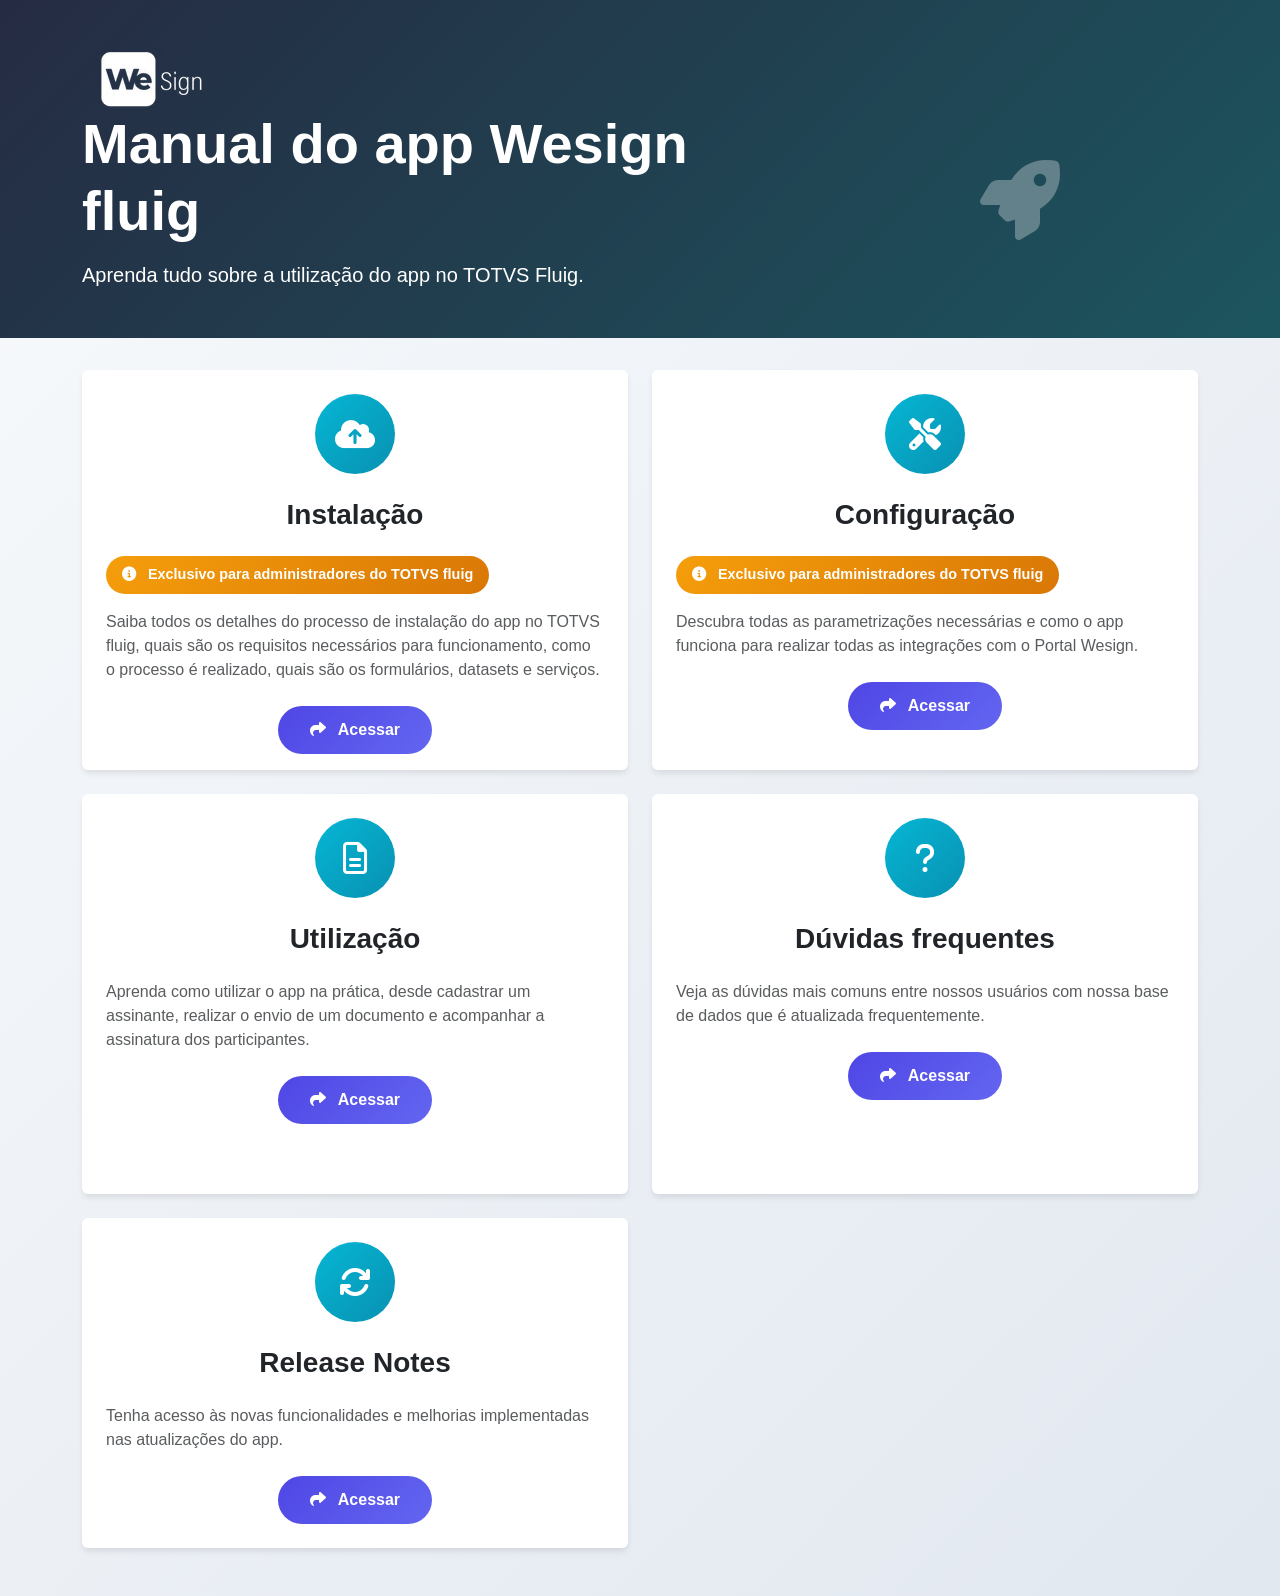
==== commit 0ab5c458: "criada pagina inicial explicando o manual e direcionando para demais paginas" ====
--- a/index.html
+++ b/index.html
@@ -1,652 +1,261 @@
 <!DOCTYPE html>
-<html lang="pt-br">
-
-  <head>
-    <!-- Meta tags Obrigatórias -->
-    <meta charset="utf-8">
-    <meta name="viewport" content="width=device-width, initial-scale=1, shrink-to-fit=no">
-
-    <!--CSS -->
-    <link href="css/bootstrap.min.css" rel="stylesheet">
-    <link href="css/headers.css" rel="stylesheet">
-    <link href="css/dashboard.css" rel="stylesheet">
+<html lang="pt-BR">
+
+<head>
+  <link href="https://cdnjs.cloudflare.com/ajax/libs/font-awesome/6.4.0/css/all.min.css" rel="stylesheet">
+  <!-- Meta tags Obrigatórias -->
+  <meta charset="utf-8">
+  <meta name="viewport" content="width=device-width, initial-scale=1, shrink-to-fit=no">
+  
+  <!--CSS -->
+  <link href="css/bootstrap.min.css" rel="stylesheet">
+  <link href="css/headers.css" rel="stylesheet">
+  <link href="css/dashboard.css" rel="stylesheet">
+  <link href="css/all.min.css" rel="stylesheet">
+  
+  <link href="css/custom.css" rel="stylesheet">
+  <script src="js/bootstrap.bundle.min.js"></script>
+  <script defer src="js/sidebars.js"></script>
+  <script src="js/main.js"></script>
+  <title> Configuração - Wesign </title>
+</head>
+
+<body>
+  <!-- Header Section -->
+  <div class="header-section">
+    <div class="container">
+      
+        <img fetchpriority="high" sizes="142px" src="Imagens/wesign/wesign-logo.avif" width="142" height="62">
+      
+      <div class="row align-items-center">        
+        <div class="col-md-8">
+          <h1 class="display-4 fw-bold mb-3">            
+            Manual do app Wesign fluig
+          </h1>
+          <p class="lead mb-0">
+            Aprenda tudo sobre a utilização do app no TOTVS Fluig.
+          </p>
+        </div>
+        <div class="col-md-4 text-center">
+          <i class="fas fa-rocket" style="font-size: 5rem; opacity: 0.3;"></i>
+        </div>
+      </div>
+    </div>
+  </div>
+
+  <!-- Main Content -->
+  <div class="container mb-5">
+    <div class="row g-4">
+      <!-- Instalação-->
+      <div class="col-lg-6">
+        <div class="card feature-card">
+          <div class="card-body p-4">
+            <div class="feature-icon icon-share">
+              <i class="fas fa-cloud-upload-alt"></i>
+            </div>
+
+            <h3 class="card-title text-center fw-bold mb-4">Instalação</h3>
+
+            <div class="intro-badge">
+              <i class="fas fa-info-circle me-2"></i>
+              Exclusivo para administradores do TOTVS fluig
+            </div>
+
+            <p class="text-muted mb-4">
+              Saiba todos os detalhes do processo de instalação do app no TOTVS fluig, quais são os requisitos necessários para funcionamento, como o processo é realizado,
+              quais são os formulários, datasets e serviços.              
+            </p>
+
+            <!--
+            <h5 class="fw-bold mb-3">
+              <i class="fas fa-list-ol me-2 text-primary"></i>
+              Como utilizar:
+            </h5>
+
+            <div class="steps-container">
+              <div class="step-item">
+                <div class="step-number">1</div>
+                <div>
+                  <strong>Acesse a área de Upload</strong><br>
+                  <small class="text-muted">Clique no botão "Novo Documento" na tela principal</small>
+                </div>
+              </div>
+
+              <div class="step-item">
+                <div class="step-number">2</div>
+                <div>
+                  <strong>Selecione os arquivos</strong><br>
+                  <small class="text-muted">Arraste e solte ou clique para selecionar os
+                    documentos</small>
+                </div>
+              </div>
+
+              <div class="step-item">
+                <div class="step-number">3</div>
+                <div>
+                  <strong>Confirme o envio</strong><br>
+                  <small class="text-muted">Verifique os arquivos e clique em "Enviar
+                    Documentos"</small>
+                </div>
+              </div>
+            </div>
+            -->
+
+            <div class="text-center mt-4">
+              <a class="btn btn-custom text-white" href="./instalacao.html">
+                <i class="fas fa-share me-2"></i>
+                Acessar
+              </a>
+            </div>
+          </div>
+        </div>
+      </div>
+
+      <!-- Configuração -->
+      <div class="col-lg-6">
+        <div class="card feature-card">
+          <div class="card-body p-4">
+            <div class="feature-icon icon-share">              
+              <i class="fa-solid fa-screwdriver-wrench"></i>
+            </div>
+
+            <h3 class="card-title text-center fw-bold mb-4">Configuração</h3>
+
+            <div class="intro-badge">
+              <i class="fas fa-info-circle me-2"></i>
+              Exclusivo para administradores do TOTVS fluig
+            </div>
+            
+            <p class="text-muted mb-4">
+              Descubra todas as parametrizações necessárias e como o app funciona para realizar todas as integrações com o Portal Wesign.
+            </p>
+
+            <div class="text-center mt-4">
+              <a class="btn btn-custom text-white" href="./configuracao.html">
+                <i class="fas fa-share me-2"></i>
+                Acessar
+              </a>
+            </div>
+          </div>
+        </div>
+      </div>
+
+      <!-- Utilização -->
+      <div class="col-lg-6">
+        <div class="card feature-card h-20">
+          <div class="card-body p-4">
+            <div class="feature-icon icon-share">
+              <i class="fa-regular fa-file-lines"></i>
+            </div>
+      
+            <h3 class="card-title text-center fw-bold mb-4">Utilização</h3>
+      
+            <p class="text-muted mb-4">
+              Aprenda como utilizar o app na prática, desde cadastrar um assinante, realizar o envio de um documento e acompanhar a assinatura dos participantes.
+            </p>
+      
+            <div class="text-center mt-4">
+              <a class="btn btn-custom text-white" href="./utilizacao.html">
+                <i class="fas fa-share me-2"></i>
+                Acessar
+              </a>
+            </div>
+          </div>
+        </div>
+      </div>
+
+      <!-- Dúvidas Frequentes -->
+      <div class="col-lg-6">
+        <div class="card feature-card h-100">
+          <div class="card-body p-4">
+            <div class="feature-icon icon-share">
+              <i class="fa-solid fa-question"></i>
+            </div>
+      
+            <h3 class="card-title text-center fw-bold mb-4">Dúvidas frequentes</h3>
+      
+            <p class="text-muted mb-4">
+              Veja as dúvidas mais comuns entre nossos usuários com nossa base de dados que é atualizada frequentemente.
+            </p>
+
+            <div class="text-center mt-4">
+              <a class="btn btn-custom text-white" href="./faq.html">
+                <i class="fas fa-share me-2"></i>
+                Acessar
+              </a>
+            </div>
+          </div>
+        </div>
+      </div>
+
+      <!-- Release Notes -->
+      <div class="col-lg-6">
+        <div class="card feature-card h-100">
+          <div class="card-body p-4">
+            <div class="feature-icon icon-share">
+              <i class="fa-solid fa-arrows-rotate"></i>
+            </div>
+      
+            <h3 class="card-title text-center fw-bold mb-4">Release Notes</h3>
+      
+            <p class="text-muted mb-4">
+              Tenha acesso às novas funcionalidades e melhorias implementadas nas atualizações do app.
+            </p>
+      
+            <div class="text-center mt-4">
+              <a class="btn btn-custom text-white" href="./release-notes.html">
+                <i class="fas fa-share me-2"></i>
+                Acessar
+              </a>
+            </div>
+          </div>
+        </div>
+      </div>
+
+    </div>
 
     <!--
-        <link href="css/sidebars.css" rel="stylesheet">
-        -->
-
-    <link href="css/custom.css" rel="stylesheet">
-    <script src="js/bootstrap.bundle.min.js"></script>
-    <script defer src="js/sidebars.js"></script>
-    <script src="js/main.js"></script>
-    <title> Utilização - Wesign </title>
-  </head>
-
-  <body>
-
-    <header class="navbar sticky-top flex-md-nowrap p-0 shadow d-flex justify-content-center py-3 bg-white">
-      <ul class="nav nav-pills">
-        <li class="nav-item"><a href="instalacao.html" class="nav-link" aria-current="page">Instalação</a></li>
-        <li class="nav-item"><a href="configuracao.html" class="nav-link">Configuração</a></li>
-        <li class="nav-item"><a href="index.html" class="nav-link active">Utilização</a></li>
-        <li class="nav-item"><a href="faq.html" class="nav-link">FAQ</a></li>
-        <li class="nav-item"><a href="release-notes.html" class="nav-link">Release Notes</a></li>
-      </ul>
-    </header>
-
-    <div class="container-fluid">
-      <div class="row">
-        <div class="sidebar flex-md-nowrap border border-right col-md-3 col-lg-2 p-0 bg-body-tertiary">
-          <div class="offcanvas-md offcanvas-end bg-body-tertiary" tabindex="-1" id="sidebarMenu"
-            aria-labelledby="sidebarMenuLabel">
-
-            <h6
-              class="sidebar-heading d-flex justify-content-between align-items-center px-3 mt-4 mb-1 text-body-secondary text-uppercase">
-              <span>Cadastro de assinantes</span>
-            </h6>
-            
-            <div class="offcanvas-body d-md-flex flex-column p-0 pt-lg-3 overflow-y-auto">
-              <ul class="nav flex-column">
-                <li class="nav-item">
-                  <a class="nav-link d-flex align-items-center gap-2 active" aria-current="page" href="#cadastrando-assinantes">
-                    Cadastrando assinantes
-                  </a>
-                </li>
-                <li class="nav-item">
-                  <a class="nav-link d-flex align-items-center gap-2" href="#editando-assinantes">
-                    Editando dados de um assinante
-                  </a>
-                </li>
-                <li class="nav-item">
-                  <a class="nav-link d-flex align-items-center gap-2" href="#removendo-assinantes">
-                    Removendo um assinante
-                  </a>
-                </li>
-                <li class="nav-item">
-                  <a class="nav-link d-flex align-items-center gap-2" href="#carregando-assinantes">
-                    Carregando todos os assinantes
-                  </a>
-                </li>
-                <li class="nav-item">
-                  <a class="nav-link d-flex align-items-center gap-2" href="#layout-importacao">
-                    Layout de importação de assinantes
-                  </a>
-                </li>
-                <li class="nav-item">
-                  <a class="nav-link d-flex align-items-center gap-2" href="#importando-assinantes">
-                    Importando assinantes
-                  </a>
-                </li>
-                <li class="nav-item">
-                  <a class="nav-link d-flex align-items-center gap-2" href="#exportando-assinantes">
-                    Exportando assinantes
-                  </a>
-                </li>
-                <li class="nav-item">
-                  <a class="nav-link d-flex align-items-center gap-2" href="#excluindo-assinantes">
-                    Excluindo os assinantes
-                  </a>
-                </li>
-              </ul>
-            </div>
-
-            <h6
-              class="sidebar-heading d-flex justify-content-between align-items-center px-3 mt-4 mb-1 text-body-secondary text-uppercase">
-              <span>Portal de assinaturas</span>
-            </h6>
-            
-            <div class="offcanvas-body d-md-flex flex-column p-0 pt-lg-3 overflow-y-auto">
-              <ul class="nav flex-column">
-                <li class="nav-item">
-                  <a class="nav-link d-flex align-items-center gap-2 active" aria-current="page" href="#enviando-documento">
-                    Enviando documento para assinatura
-                  </a>
-                </li>
-                <li class="nav-item">
-                  <a class="nav-link d-flex align-items-center gap-2" href="#email-notificacao">
-                    Enviando e-mail de notificação
-                  </a>
-                </li>
-              </ul>
-            </div>
-
-            <h6
-              class="sidebar-heading d-flex justify-content-between align-items-center px-3 mt-4 mb-1 text-body-secondary text-uppercase">
-              <span>Quadro de status</span>
-            </h6>
-
-            <div class="offcanvas-body d-md-flex flex-column p-0 pt-lg-3 overflow-y-auto">
-              <ul class="nav flex-column">
-                <li class="nav-item">
-                  <a class="nav-link d-flex align-items-center gap-2 active" aria-current="page" href="#modo-utilizacao">
-                    Modo de utilização
-                  </a>
-                </li>
-                <li class="nav-item">
-                  <a class="nav-link d-flex align-items-center gap-2" href="#notificando-assinante">
-                    Notificando os assinantes
-                  </a>
-                </li>
-                <li class="nav-item">
-                  <a class="nav-link d-flex align-items-center gap-2" href="#assinar-documento">
-                    Assinando documento no fluig
-                  </a>
-                </li>
-                <li class="nav-item">
-                  <a class="nav-link d-flex align-items-center gap-2" href="#incluindo-assinante">
-                    Incluindo assinante
-                  </a>
-                </li>
-                <li class="nav-item">
-                  <a class="nav-link d-flex align-items-center gap-2" href="#descartando-assinante">
-                    Descartando assinante
-                  </a>
-                </li>
-                <li class="nav-item">
-                  <a class="nav-link d-flex align-items-center gap-2" href="#cancelando-documento">
-                    Cancelando um documento
-                  </a>
-                </li>
-                <li class="nav-item">
-                  <a class="nav-link d-flex align-items-center gap-2" href="#verificando-documento">
-                    Verificando o documento assinado
-                  </a>
-                </li>
-                <li class="nav-item">
-                  <a class="nav-link d-flex align-items-center gap-2" href="#excluindo-documento">
-                    Excluindo documento do GED
-                  </a>
-                </li>
-                <li class="nav-item">
-                  <a class="nav-link d-flex align-items-center gap-2" href="#extraindo-relatorio">
-                    Extraindo relatório
-                  </a>
-                </li>
-              </ul>
-            </div>
-          </div>
-        </div>
-
-        <main class="col-md-9 ms-sm-auto col-lg-10 px-md-4">
-
-          <section id="cadastroAssinantes">
-            <h1>Cadastro de assinantes</h1>
-
-            <section id="cadastrando-assinantes">
-              <h1>Cadastrando o assinante</h1>  
-              <p> Acesse <strong> Wesign > Cadastro de Assinantes. </strong></p>            
-              <p>
-                Para facilitar o envio de documentos para assinatura, você pode cadastrar participantes frequentes na base de dados.
-                Assim, não será necessário digitar as informações deles a cada novo envio.
-              </p>
-              <p>O cadastro de assinante não é obrigatório para enviar um documento ao assinante.</p>
-              <p>Os dados utilizados são:</p>
-              <ul>
-                <li><strong>Nome*:</strong> nome do assinante.</li>
-                <li><strong>E-mail*:</strong> e-mail do assinante que receberá o link de assinatura e
-                  notificações de conclusão do processo de assinatura</li>
-                <li><strong>CPF*:</strong> CPF do assinante.</li>
-                <li><strong>Celular:</strong> Celular do assinante que receberá notificações quando selecionado tipo de autenticação no envio do documento.
-                Deve ser informado no padrão internacional, incluindo o código do país. </li>
-                <li><strong>Título:</strong> nomenclatura opcional utilizada para identificar o assinante no
-                  processo de assinaturas e no manifesto, por exemplo, “Cliente”, “Representante da empresa X”, “Diretor
-                  Financeiro”, “Gerente”.</li>
-                <li><strong>Empresa:</strong> nome da empresa do assinante. Utilizado para facilitar a identificação do assinante no envio de documento.
-                  Esse dado não é utilizado no fluxo de assinaturas, servindo apenas de identificador no fluig.</li>
-                <li><strong>Tipo de Assinatura*:</strong> escolher o tipo de assinatura que o assinante
-                  utilizará no fluxo de assinaturas. Abaixo, mais detalhes sobre as opções disponíveis:</li>
-              </ul>
-              <h5>Assinatura digital</h5>
-              <p>A assinatura digital utiliza um Certificado Digital ICP Brasil para comprovar a autoria da assinatura. A
-                assinatura digital garante autenticidade, integridade e não repúdio (signatário não tem como negar sua
-                autoria). O Certificado Digital é a identidade digital da pessoa física e jurídica no meio eletrônico. É
-                validado presencialmente, não permitindo fraudes. Se você necessita mandar documentos para fora de sua rede,
-                é fundamental que haja confiança pública para que a assinatura seja automaticamente aceita pelos diferentes
-                órgãos e empresas. Nesse caso, a assinatura digital é mais conveniente, pois possui a mesma validade
-                jurídica de um documento com firma reconhecida em cartório.</p>
-              <h5>Assinatura eletrônica</h5>
-              <p>A assinatura eletrônica coleta evidências para comprovar a autoria da assinatura em um documento e não
-                utiliza um Certificado Digital. Estas evidências são coletadas no momento da assinatura. O Portal coleta
-                três principais: a grafia do signatário (com uma caneta touch, dedo, mouse ou a imagem digitalizada), IP da
-                máquina e geolocalização. A assinatura eletrônica viabiliza a migração de ações do dia a dia da empresa do
-                meio físico para o digital, reduzindo custos operacionais e poupando tempo. Se você necessita apenas deixar
-                de usar papel e agilizar os processos, então conformidade e confiança não devem ser um problema, e a
-                assinatura eletrônica pode ser considerada.</p>
-              <h5>Autorizador</h5>
-              <p>O usuário autorizador terá a opção de negar ou autorizar um documento, sendo assim, possui uma ação e o
-                documento só é finalizado após todos os participantes finalizarem suas ações. Caso o autorizador negue, o
-                documento é bloqueado só sendo permitido desbloquear com um usuário administrador ou remetente.</p>
-              <h5>Observador</h5>
-              <p>É um participante do fluxo sem nenhuma ação no mesmo, ou seja, não irá assinar. O usuário receberá
-                notificações sobre o documento e terá permissão para visualiza-lo.</p>
-              
-              <div class="alert alert-warning col-md-2" role="alert">
-                <p>*Preenchimento obrigatório</p>                
-              </div>
-              <img class="img-custom" src="Imagens/Uso/cadastro-1.png">              
-            </section>
-
-            <hr>
-          
-            <section id="editando-assinantes">
-              <h1>Editando dados do assinante</h1>              
-              <p>Localize o registro do assinante, clique sob o registro e depois clique no botão <strong>Editar</strong>.</p>
-              <p>Os campos disponíveis para alteração serão liberados. Após a conclusão, clique em <strong>Salvar</strong>.                            
-              <img class="img-custom" src="Imagens/Uso/cadastro-2.png">
-            </section>
-
-            <hr>
-
-            <section id="removendo-assinantes">
-              <h1>Removendo o assinante</h1>              
-              <p>Localize o registro do assinante, clique sob o registro e depois clique no botão <strong>Remover</strong>.</p>
-              <p>Será exibida uma mensagem de confirmação para realizar a ação desejada.</p>
-            </section>
-          
-            <hr>
-
-            <section id="carregando-assinantes">
-              <h1>Carregando todos os assinantes</h1>              
-              <p>Por padrão, a página carrega apenas os 100 primeiros assinantes da base para garantir melhor performance. Para visualizar todos os assinantes, clique em <strong>Carregar todos os assinantes</strong>. Uma mensagem
-              de confirmação será exibida e, ao confirmar, o sistema carregará todos os registros. Esse processo pode levar alguns
-              minutos, dependendo da quantidade de dados.</p>              
-            </section>
-          
-            <hr>
-            <section id="importando-assinantes">
-              <h1>Importando assinantes</h1>              
-              <p>A opção <strong>Importar Assinantes</strong> permite informar uma planilha no formato .CSV para criação dos assinantes em lote.</p>
-              <p>Basta o usuário selecionar a opção <strong>Mais ações > Gerar layout de importação de assinantes</strong> e preencher as informações para
-                cadastro.
-              </p>
-              <p>A importação de assinantes que possuam inconsistências em seus dados (e-mail inválido, CPF inválido ou
-                duplicado, tipo de assinatura diferente do padrão aceito) serão descartados e não serão importados. </p>
-              <p>Assinantes já existentes não terão seus dados atualizados.</p>
-              <p>Preenchimento das informações.</p>
-              <ul>
-                <li><strong>Nome*:</strong> Nome do assinante. Exemplo: "Suporte Wesign".</li>
-                <li><strong>E-mail*:</strong> E-mail do assinante. Exemplo: "suportewesign@wesign.com.br".</li>
-                <li><strong>CPF*:</strong> número do CPF com pontuação. Exemplo: "123.456.789-10"</li>
-                <li><strong>Tipo de Assinatura*:</strong> Valores aceitos: <b>E</b> (Assinatura Eletrônica), <b>D</b> (Assinatura digital); <b>A</b> (Autorizador) e <b>O</b> (Observador). Exemplo: "E"</li>
-                <li><strong>Celular:</strong> celular do assinante no padrão internacional. Exemplo: "5511999999999"</li>
-                <li><strong>Título:</strong> título que será utilizado pelo assinante. Exemplo: "Analista Wesign"</li>
-                <li><strong>Empresa:</strong> empresa do assinante. Exemplo: "Wesign"</li>
-              </ul>
-              <div class="alert alert-warning col-md-2" role="alert">
-                <p>*Preenchimento obrigatório</p>
-              </div>
-            </section>
-          
-            <hr>
-            <section id="exporta-assinantes">
-              <h1>Exportando os assinantes</h1>              
-              <p>Para gerar uma planilha com os assinantes cadastrados, utilize a opção <strong>Mais ações > Exportar assinantes</strong>.</p>
-            </section>
-          
-            <hr>
-            <section id="excluindo-assinantes">
-              <h1>Excluindo todos assinantes</h1>              
-              <p>Para excluir todos os assinantes cadastrados, utilize a opção <strong>Mais ações > Excluir todos</strong>. </p>
-              <p>Será exibida uma mensagem de confirmação para realizar a ação desejada.</p>
-            </section>
-          </section>
-
-          <hr>
-
-          <section id="portalAssinaturas">
-            <h1>Portal de Assinaturas</h1>
-          
-            <section id="enviando-documento">
-              <h1>Enviando um documento para assinatura</h1>
-              
-              <p> Para realizar o envio de um documento para assinatura, siga os passos abaixo.</p>
-              <ol>
-                <li>
-                    
-                </li>
-                <li>
-                  <p>Selecione o documento para assinatura</p>
-                  <p>Você terá as seguintes opções disponíveis:</p>
-                  <p>                    
-                    <ul>
-                      <li>
-                        <p>
-                          <strong>Selecionar documento do GED:</strong> selecione um documento que já está publicado no GED (Documentos) da
-                          plataforma TOTVS fluig. Será exibida as pastas e documentos que o usuário possui acesso no TOTVS fluig.
-                          Após localizar o documento, basta clicar na caixa de seleção ao lado do nome do
-                          documento e depois clicar em <strong>Selecionar</strong>
-                        </p>
-                        <img class="img-custom" src="Imagens/Uso/portal-2.png">
-                      </li>
-                      <li>
-                        <p>
-                          <strong>Selecionar documento do computador:</strong> selecione um documento que esteja em seu computador
-                          e posteriormente, selecione a pasta do GED onde esse documento será publicado automaticamente. Após
-                          localizar o documento, basta clicar na caixa de seleção ao lado do nome do documento e depois clicar em
-                          <strong>Selecionar</strong>.
-                        </p>
-                        <img class="img-custom" src="Imagens/Uso/portal-3.png">
-                      </li>
-                    </ul>
-                    <div class="alert alert-warning col-md-10" role="alert">
-                      <p>Não publique documento em uma pasta que esteja restrita ao papel de <strong>admin</strong> do TOTVS fluig.
-                        Caso isso seja feito, o documento não será enviado pois não será possível ler o conteúdo do arquivo.</p>
-                      <p>
-                    </div>
-                  </p>
-                </li>
-                <li>
-                  <p>Informe os participantes do fluxo de assinatura</p>
-                  <p>Clique no botão <strong>Adicionar Assinante</strong></p>
-                  <img class="img-custom" src="Imagens/Uso/portal-4.png">
-                  <p>Informe os dados do participante do documento. Os participantes incluídos não serão cadastrados
-                    no <strong>Cadastro de Assinantes</strong> e não é necessário cadastrar um participante para incluir no fluxo de assinaturas. Os dados
-                    abaixo devem ser preenchidos. </p>
-                  <ul>
-                    <li><strong>Selecione o assinante:</strong> selecione assinantes já cadastrados na página <strong>Cadastro
-                        de Assinantes</strong>. Após selecionado, seus dados serão preenchidos automaticamente nos respectivos
-                      campos;</li>
-                    <li><strong>Etapa (obrigatório):</strong> informe a etapa que o assinante deve assinar. Se não existir ordem
-                      de assinatura, então, por padrão, deixe a etapa como “1”. Caso exista ordem para assinaturas, informe a
-                      etapa que o assinante deve assinar. Por exemplo, o “Assinante 1” deve assinar antes do “Assinante 2” e
-                      “Assinante 3”, então o “Assinante 1” ficará na etapa 1, e o “Assinante 2” e “Assinante 3” ficarão na etapa
-                      2. Caso seja necessário adicionar mais etapas, basta clicar no botão “Incluir nova etapa”;</li>
-                    <li><strong>E-mail (obrigatório):</strong> e-mail do assinante que receberá o link de assinatura e
-                      notificações de conclusão do processo de assinatura;</li>
-                    <li><strong>CPF (opcional):</strong> CPF do assinante;</li>
-                    <li><strong>Título (opcional):</strong> nomenclatura opcional utilizada para identificar o assinante no
-                      processo de assinaturas e no manifesto, por exemplo, “Cliente”, “Representante da empresa X”, “Diretor
-                      Financeiro”, “Gerente”, etc.</li>
-                    <li><strong>Tipo de Assinatura (obrigatório):</strong> escolher o tipo de assinatura que o assinante
-                      utilizará no fluxo de assinaturas. Veja o detalhamento de cada opção <a class="link-default" href="./index.html#cadastrando-assinantes">aqui</a> .
-                    </li>
-                    <li><strong>Tipo de Autenticação (obrigatório):</strong>Essa funcionalidade garante maior segurança
-                    no processo de assinatura eletrônica, evitando que o documento possa ser assinado por
-                    outra pessoa que tenha obtido acesso ao link de assinatura do assinante.
-                    Os tipos de autenticação disponíveis são:
-                      <p> 
-                        <ul>
-                          <li><strong>E-mail</strong>:Recebimento da solicitação de assinatura por e-mail, permitindo que a
-                          assinatura seja realizada diretamente no e-mail recebido.</li>
-                          <li><strong>E-mail e SMS</strong>:Permite que a assinatura seja realizada diretamente no e-mail
-                          recebido, além de exigir uma confirmação com código via SMS.</li>
-                          <li><strong>SMS</strong>:A confirmação da assinatura é autenticada diretamente por meio do SMS.</li>
-                          <li><strong>E-mail e WhatsApp</strong>:Permite que a assinatura seja realizada diretamente no e-mail
-                          recebido, além de exigir uma confirmação com código via WhatsApp.</li>
-                          <li><strong>WhatsApp</strong>:Recebimento do link de assinatura diretamente pelo WhatsApp. A
-                          confirmação da assinatura é autenticada diretamente no WhatsApp.</li>
-                          <li><strong>E-mail e Aplicativo Autenticador (Google Authenticator):</strong>:Permite que a assinatura
-                          seja realizada diretamente no e-mail recebido, além de exigir uma confirmação com
-                          código via aplicativo autenticador (Google Authenticator).</li>
-                          <li><strong>E-mail e Selfie</strong>:Permite que a assinatura seja realizada diretamente no e-mail
-                          recebido. A assinatura eletrônica só poderá prosseguir após a habilitação da
-                          câmera para tirar uma selfie. Caso a câmera não seja habilitada, o participante só
-                          poderá continuar a assinatura utilizando o certificado digital.</li>
-                          <li><strong>E-mail e PIX</strong>:Permite que a assinatura seja realizada diretamente no e-mail
-                          recebido, com solicitação de um segundo fator via PIX para confirmação. Será
-                          cobrado um valor simbólico para a confirmação, que será estornado após a
-                          autenticação.</li>
-                        </ul>
-                      </p>
-                    </li>
-                    <li>
-                      <strong>Celular:</strong> informe o número no padrão internacional, incluindo código do país e DDD. Exemplo: 5511912345678. 
-                        Necessário apenas para os tipos de autenticação que utilizam número de celular para notificação.                        
-                    </li>
-                  </ul>
-                  <p>Após informado os dados, clique em <strong>Concluir</strong> <img class="img-custom" src="Imagens/Uso/portal-4.png">. </p>
-                  <p>Informe todos os participantes do documento e clique em <strong>Concluir</strong> <img class="img-custom" src="Imagens/Uso/portal-4.png">
-                  </p>
-                  <p>Para enviar o documento, clique no botão <strong>Enviar</strong>.</p>
-                  <img class="img-custom" src="Imagens/Uso/portal-7.png">
-                  <p>Após o documento ser enviado para assinatura, todos os participantes relacionados no documento receberão um
-                    e-mail de notificação informando sobre a necessidade de realizar a assinatura no documento. Quando o documento for completamente assinado, ou seja, quando não
-                    houver mais assinaturas pendentes, todos os participantes receberão um e-mail informando a conclusão do documento e o manifesto de assinatura.</p>
-                  
-                </li>
-              </ol>
-              
-              <div class="alert alert-warning col-md-10" role="alert">
-                <p>Sempre verifique no <strong>Quadro de Status</strong> se o documento foi integrado e está com status de <strong>Pendente</strong>.</p>
-                <p>Documentos que ficam com status de <strong>Enviando</strong> não foram integrados e você pode consultar o posicionando o mouse sob o ícone.</p>
-                <p>Caso tenha dúvidas sobre o erro, contate o <strong>Suporte Wesign</strong> para maiores informações.</p>
-                <img class="img-custom" src="Imagens/Uso/portal-8.png">
-              </div>
-              
-              <div class="alert alert-warning col-md-10" role="alert">
-                <p>Caso o alerta do navegador seja exibido no processo de envio do(s) documento(s), clique em
-                  <strong>Aguarde</strong>. Normalmente essa mensagem é exibida quando documentos pesados ou vários documentos
-                  estão sendo enviados ao mesmo tempo.
-                </p>
-                <img src="Imagens/Uso/portal-de-assinaturas-enviando-1.png">
-              </div>
-            </section>
-          </section>
-          <hr>
-
-          <section id="quadrodeStatus">
-            <h1>Quadro de Status</h1>
-            
-            <section id="modo-utilizacao">
-              <h1> Modo de utilização</h1>
-              <hr>
-              <p>Através do <strong>Quadro de Status</strong> é possível que o usuário visualize todos os documentos enviados, porém,
-                ele não poderá visualizar o conteúdo de um arquivo caso não tenha permissão no GED (Documentos) do TOTVS Fluig. Todas as regras
-                de segurança do GED (Documentos) serão respeitadas no que diz respeito à visualização do conteúdo de um documento. As
-                ações do documento (<strong> Notificar assinantes pendentes, Incluir novo assinante, Cancelar assinatura, Descartar
-                  assinante, Compartilhar link de assinatura</strong>) só estarão disponíveis  para o remetente do documentou e usuários no papel
-                <strong>admin</strong>.
-              </p>
-              <img src="Imagens/Uso/quadro-1.png">
-              <p>É possível realizar um filtro nos documentos exibidos no <strong>Quadro de Status</strong>.
-                Ao abrir a tela, nenhum registro será carregado. Somente após o preenchimento dos dados e a execução que
-                serão disponibilizados os dados em tela. Pode-se realizar a busca nos documentos com os seguintes
-                parâmetros:
-              <ul>
-                <li> <strong>Data de Envio:</strong> data em que o documento foi enviado. Por padrão, sempre trará o
-                  primeiro dia do mês corrente até a data atual de execução;</li>
-                <li><strong>Status do documento:</strong> busque apenas os documentos com o status desejado. Por padrão,
-                  tratá “Todos”, que são todos os status disponíveis;</li>
-                <li><strong>Remetente:</strong> busque documentos que um remetente específico enviou. Por padrão, trará o
-                  usuário corrente como “Remetente”;</li>
-                <li><strong>Código do documento:</strong> busque o documento pelo seu ID no GED. Se não informado, buscará
-                  todos os documentos. Por padrão, o valor será deixado em branco;</li>
-                <li> <strong>Nome do documento:</strong> busque o documento por palavras que contenham em seu nome. Se não
-                  informado, buscará todos os documentos. Por padrão, o valor será deixado em branco;</li>                
-              </ul>
-              <p>Cada aba representa um status de documento diferente. Clique na aba desejada para visualizar os documentos.
-              </p>
-              <p>Os documentos com status de <strong>Pendente</strong> podem ser atualizados no <strong>Quadro de Status</strong>
-                das seguintes formas:</p>
-              <ul>
-                <li>Através <a class="link-default" href="/.configuracao.html#datasets-sincronizados">datasets sincronizados</a></li>
-                <li>Através <a class="link-default" href="./configuracao.html#callback">Callback</a></li>
-                <li>Ações do documento</li>
-              </ul>
-              <p>No <strong>Quadro de Status</strong> é possível visualizar o status da assinatura de cada assinante.
-                A exibição dos status estarão disponíveis caso o Serviço Callback esteja ativo.</p>
-              <div class="alert alert-warning col-md-10" role="alert">
-                <p>O status do assinante é atualizado somente pelo serviço de <a class="link-default"
-                    href="./configuracao.html#callback">Callback</a>.
-                  Caso identifique que um assinante com o status desatualizado, isso não influencia no fluxo de assinaturas do
-                  documento e nas notificações de pendência enviadas por e-mail.</p>
-                <p>O status do assinante será corrigido automaticamente quando o documento for completamente assinado e seu manifesto
-                  gerado.</p>
-              </div>
-              <p>Após pesquisar os documentos, na aba <strong>Pendente</strong>, na coluna <strong>Assinantes</strong>, ao clicar no botão com o número de assinantes, é
-                possível realizar as seguintes ações no documento:</p>              
-              <ul>
-                <li><strong>Notificar assinantes pendentes:</strong> Permite reenviar o e-mail de assinatura para os
-                  assinantes que ainda estão pendentes.</li>
-                <li><strong>Gerar manifesto:</strong> Verifica no Portal Wesign se o documento foi assinado e gera seu manifesto.</li>
-                <li><strong>Assinar documento:</strong> Caso o e-mail do usuário logado no fluig seja o mesmo que um dos
-                  assinantes, é possível realizar a assinatura clicando nesse botão.</li>
-                <li><strong>Incluir novo assinante:</strong> Permite adicionar mais assinantes no fluxo de assinatura do
-                  documento.</li>
-                <li><strong>Cancelar assinatura:</strong> Permite cancelar a assinatura do documento. Também é possível
-                  cancelar através da widget Portal de Assinaturas</li>
-              </ul>
-              <p>Também existem ações que podem ser tomadas para cada assinante. Clique no botão <strong>Ações</strong>:</p>
-              <ul>
-                <li><strong>Compartilhar link de assinatura:</strong> Permite compartilhar o link de assinatura do
-                  signatário.</li>
-                <li><strong>Descartar assinante:</strong> Permite remover o assinante do fluxo de assinatura do documento.
-                </li>
-                <li><strong>Motivo:</strong> Caso o assinante tenha rejeitado o documento, é possível visualizar o seu
-                  motivo de rejeição.</li>
-              </ul>
-              <p>Você pode ver as informações do assinante de forma resumida, como o tipo de autenticação utilizado e o horário de assinatura, clicando no botão <strong>Detalhes</strong></p>
-            </section>
-            
-            <section id="notificando-assinante">
-              <h1>Notificando os assinantes pendente de assinatura</h1>
-              <hr>
-              <p>Para enviar um e-mail informando a pendência de assinatura do documento, realize o procedimento abaixo.</p>
-              <ul>
-                <li>Realize a busca do documento e o localize na aba <strong>Pendente</strong>, na coluna
-                  <strong>Assinantes</strong>, clique no botão número de assinantes.
-                </li>
-                <li>Clique em <strong>Notificar assinantes pendente</strong> e aguarde a mensagem de conclusão.</li>
-              </ul>
-              <img src="Imagens/Uso/quadro-3.png">
-              <div class="alert alert-warning col-md-10" role="alert">
-                <p><strong>A notificação será enviada somente para os participantes que ainda não assinaram, de acordo com o status informado no
-                Portal Wesign.</strong></p>
-                <p>O sistema consulta o status de assinatura diretamente no Portal Wesign.</p>
-                <p>O status exibido no TOTVS Fluig não é considerado para o envio da notificação.</p>
-                <p>Ou seja, mesmo que no TOTVS Fluig apareça que a assinatura está pendente, se no Portal Wesign constar que o participante
-                já assinou, <strong>a notificação não será enviada</strong>.</p>
-              </div>
-            </section>
-
-            <section id="gerar-manifesto">
-              <h1>Gerar manifesto</h1>
-              <hr>
-              <p>Será verificado no Portal Wesign se o documento foi concluído e não há assinaturas pendentes.
-                Se o documento estiver concluído, o manifesto de assinaturas será gerado e o status do documento será atualizado para <strong>Assinado</strong>.
-              </p>              
-              <img src="Imagens/Uso/quadro-5.png">
-            </section>
-            
-            <section id="assinar-documento">
-              <h1>Assinar documento</h1>
-              <hr>
-              <p>O participante pode assinar o documento diretamente pelo fluig. Ao selecionar essa opção, abrirá uma nova
-                página do navegador em que redireciona para o Portal de Assinaturas, onde o participante realizará a
-                assinatura. Essa opção só está disponível se o e-mail do usuário logado no fluig for igual ao e-mail de um
-                dos participantes. Para isso, realize o procedimento abaixo.</p>
-              <ul>
-                <li>Realize a busca do documento e o localize na aba <strong>Pendente</strong>, na coluna Assinantes, clique
-                  no número de assinantes.</li>
-                <li>Clique em <strong>Assinar documento</strong> e abrirá uma nova janela no navegador para assinatura do
-                  documento.</li>
-              </ul>
-              <img src="Imagens/Uso/quadro-5.png">
-            </section>
-            
-            <section id="incluindo-assinante">
-              <h1>Incluindo assinante</h1>
-              <hr>
-              <p>Após o documento ter sido enviado para assinatura, pode ser necessário incluir novos participantes no fluxo
-                de assinatura. Para isso, realize o procedimento abaixo.</p>
-              <ul>
-                <li>Realize a busca do documento e o localize na aba <strong>Pendente</strong>, na coluna Assinantes, clique
-                  no número de assinantes.</li>
-                <li>Clique em <strong>Incluir novo assinante</strong> para informar quais participantes serão incluídos no
-                  fluxo de assinatura do documento. Após selecionar os usuários desejados, clique em
-                  <strong>Concluir</strong>. Após todos os participantes terem sido informados, clique em
-                  <strong>Enviar</strong>.
-                </li>
-              </ul>
-              <img src="Imagens/Uso/quadro-6.png">              
-            </section>
-            
-            <section id="cancelando-documento">
-              <h1>Cancelando um documento</h1>
-              <hr>
-              <p>Para cancelar um documento, realize o procedimento abaixo.</p>
-              <ul>
-                <li>Realize a busca do documento e o localize na aba <strong>Pendente</strong>, na coluna
-                  <strong>Assinantes</strong>, clique no número de assinantes.
-                </li>
-                <li>Selecione a opção <strong>Cancelar Assinatura</strong> e aguarde a mensagem de conclusão.</li>
-              </ul>
-              <img src="Imagens/Uso/quadro-7.png">
-            </section>
-
-            <section id="descartando-assinante">
-              <h1>Descartar um assinante</h1>
-              <hr>
-              <p>Para descartar a participação de um assinante, realize o procedimento abaixo. </p>
-              <ul>
-                <li>Realize a busca do documento e o localize na aba <strong>Pendente</strong>, na coluna
-                  <strong>Assinantes</strong>, clique no número de assinantes.
-                </li>
-                <li>Localize o assinante desejado e clique no botão <strong>Ações</strong>.</li>
-                <li>Selecione a opção <strong>Descartar assinante</strong> e aguarde a mensagem de conclusão.</li>
-              </ul>
-              <img src="Imagens/Uso/quadro-8.png">
-            </section>
-            
-            
-            
-            <section id="verificando-documento">
-              <h1>Verificando o manifesto do documento assinado</h1>
-              <hr>              
-              <p>
-                O <strong>Manifesto de Assinaturas</strong> é um registro formal ou documento auxiliar que lista e descreve as assinaturas 
-                aplicadas a um determinado documento digital.
-              </p>
-              <p>
-                Ele serve como uma prova de que o processo de assinatura ocorreu, indicando quem assinou, quando assinou, qual o tipo de
-                assinatura utilizada (e.g., simples, avançada, qualificada) e qual documento foi assinado, além de
-                recolher outras evidências, como dados de geolocalização onde a assinatura foi realizada e a imagem da assinatura eletrônica.
-              </p>
-              <p>Após o documento ser concluído, o status do documento no <strong>Quadro de Status</strong> será atualizado para <strong>Assinado</strong>.</p>
-              <p>O manifesto será inserido como anexo no documento original no GED (Documentos) do TOTVS fluig. Podem ocorrer casos
-                em que ele não se encontre como anexo, mas esteja na mesma pasta do documento
-                original. Nesse caso, basta baixar o documento em sua máquina e anexar no documento original. Para verificar
-                o manifesto, realize o procedimento abaixo.</p>
-              <ul>
-                <li>Realize a busca do documento e verifique a aba <strong>Assinado;</strong></li>
-                <li>Após localizar o documento, clique no <strong>Código</strong> do documento;</li>
-                <li>Você será redirecionado para o documento no GED (Documentos);</li>
-                <li>Localize no canto superior direito a opção <strong>Ações do Documento > Ver anexos</strong>;</li>
-                <li>Clique no nome do manifesto para baixá-lo em seu computador;</li>
-                <li>Após baixar, basta extrair o arquivo e terá todas as evidências.</li>
-              </ul>
-              <img src="Imagens/Uso/quadro-9.png">
-            </section>
-            
-            <section id="excluindo-documento">
-              <h1>Excluindo documento do GED</h1>
-              <hr>
-              <p>Caso um documento que esteja com status <strong>Enviando para assinatura</strong> seja excluído do GED (Documentos) do
-                TOTVS fluig, a rotina de envio para assinatura irá detectar a exclusão do mesmo e interromper o processo de envio
-                para o Portal Wesign.</p>
-              <p>Se o documento já foi assinado, o manifesto de assinaturas será direcionado para
-                a pasta <strong>Excluídos</strong>. Por exemplo, um documento é enviado para assinatura, ele é
-                assinado, mas ao retornar o manifesto para o TOTVS fluig é identificado que o documento original foi excluído no GED (Documentos).
-                Dessa forma não será possível anexar o manifesto. Então o manifesto será criado na pasta
-                <strong>Excluídos</strong> junto com o documento original.
-              </p>              
-            </section>
-            
-            <section id="extraindo-relatorio">
-              <h1>Extraindo relatório</h1>
-              <hr>
-              <p>Para extrair uma planilha do Excel com os dados do documento, realize o procedimento abaixo.</p>
-              <ul>
-                <li>Realize a busca dos documentos, informando os filtros desejados;</li>
-                <li>Na primeira aba, onde fica o gráfico geral de documentos, localize a opção <strong> Mais ações >
-                    Exportar</strong>;</li>
-                <li>Será gerado uma planilha Excel com dados básicos para gerenciar as informações.</li>
-              </ul>
-            </section>          
-          </section>      
-        </main>
+    
+    <hr class="section-divider">
+
+    
+    <div class="row">
+      <div class="col-12">
+        <div class="card border-0" style="background: linear-gradient(135deg, #f0f9ff 0%, #e0f2fe 100%);">
+          <div class="card-body p-4">
+            <div class="row align-items-center">
+              <div class="col-md-8">
+                <h4 class="fw-bold text-primary mb-2">
+                  <i class="fas fa-lightbulb me-2"></i>
+                  Dicas Importantes
+                </h4>
+                <ul class="list-unstyled mb-0">
+                  <li class="mb-2">
+                    <i class="fas fa-check-circle text-success me-2"></i>
+                    Mantenha seus documentos sempre organizados em pastas
+                  </li>
+                  <li class="mb-2">
+                    <i class="fas fa-check-circle text-success me-2"></i>
+                    Verifique as permissões antes de compartilhar arquivos sensíveis
+                  </li>
+                  <li class="mb-0">
+                    <i class="fas fa-check-circle text-success me-2"></i>
+                    Utilize nomes descritivos para facilitar a busca posterior
+                  </li>
+                </ul>
+              </div>
+              <div class="col-md-4 text-center">
+                <i class="fas fa-hands-helping text-primary" style="font-size: 4rem; opacity: 0.3;"></i>
+              </div>
+            </div>
+          </div>
+        </div>
       </div>
     </div>
-  </body>
+    -->
+  </div>
+
+
+</body>
 
 </html>
--- a/css/custom.css
+++ b/css/custom.css
@@ -11,3 +11,337 @@
 header {
     margin-bottom: 10px;
 }
+
+.manual-section {
+    margin-bottom: 30px;
+}
+
+.manual-section h2 {
+    color: #2c3e50;
+    border-bottom: 2px solid #3498db;
+    padding-bottom: 10px;
+}
+
+.ol-custom {
+    counter-reset: step-counter;
+    padding-left: 0;
+}
+
+.ul-custom {
+    counter-reset: step-counter;
+    padding-left: 0;
+}
+
+.li-custom {
+    counter-increment: step-counter;
+    margin-bottom: 20px;
+    padding: 15px;
+    background-color: #f8f9fa;
+    border-radius: 8px;
+    border-left: 4px solid #3498db;
+    list-style: none;
+    position: relative;
+}
+
+.li-custom::before {
+    content: counter(step-counter);
+    background-color: #3498db;
+    color: white;
+    font-weight: bold;
+    border-radius: 50%;
+    width: 30px;
+    height: 30px;
+    display: flex;
+    align-items: center;
+    justify-content: center;
+    position: absolute;
+    left: -15px;
+    top: 15px;
+}
+
+.step-content {
+    margin-left: 20px;
+}
+
+.step-description {
+    margin-bottom: 10px;
+    font-size: 16px;
+}
+
+.button-demo {
+    display: inline-block;
+    margin-left: 10px;
+    vertical-align: middle;
+}
+
+.button-demo img {
+    width: 120px;
+    height: auto;
+    border: 2px solid #ddd;
+    border-radius: 6px;
+    box-shadow: 0 2px 4px rgba(0, 0, 0, 0.1);
+}
+
+.highlight {
+    background-color: #fff3cd;
+    padding: 2px 4px;
+    border-radius: 3px;
+    font-weight: bold;
+}
+
+.section-title {
+    display: flex;
+    align-items: center;
+    font-size: 18px;
+    font-weight: 600;
+    color: #2c5530;
+    margin-bottom: 15px;
+}
+
+.advantages-list {
+    margin: 0;
+    padding-left: 20px;
+}
+
+.advantages-list li {
+    margin-bottom: 10px;
+    color: #555;
+}
+
+.icon {
+    font-size: 20px;
+    margin-right: 8px;
+}
+
+.main-title {
+    display: flex;
+    align-items: flex-start;
+    font-size: 24px;
+    font-weight: 700;
+    color: #2c3e50;
+    margin-bottom: 20px;
+    line-height: 1.3;
+}
+
+.intro-text {
+    font-size: 16px;
+    margin-bottom: 30px;
+    color: #555;
+    line-height: 1.7;
+}
+
+.field-item {
+    margin-bottom: 25px;
+    padding-bottom: 20px;
+    border-bottom: 1px solid #e9ecef;
+}
+
+.field-item:last-child {
+    border-bottom: none;
+    margin-bottom: 0;
+}
+
+.field-header {
+    display: flex;
+    align-items: flex-start;
+    margin-bottom: 10px;
+}
+
+.field-icon {
+    color: #3498db;
+    font-size: 16px;
+    margin-right: 8px;
+    margin-top: 2px;
+}
+
+.field-name {
+    font-weight: 600;
+    font-size: 18px;
+    color: #2c3e50;
+    margin-right: 10px;
+}
+
+.field-requirement {
+    font-size: 14px;
+    font-style: italic;
+    color: #666;
+    margin-top: 2px;
+}
+
+.field-requirement.required {
+    color: #e74c3c;
+    font-weight: 500;
+}
+
+.field-requirement.optional {
+    color: #27ae60;
+    font-weight: 500;
+}
+
+.field-description {
+    margin-top: 8px;
+    color: #555;
+    line-height: 1.6;
+}
+
+.field-list {
+    margin: 10px 0;
+    padding-left: 20px;
+}
+
+.field-list li {
+    margin-bottom: 5px;
+    color: #555;
+}
+
+.advantages-section {
+    background-color: #d4edda;
+    border: 1px solid #c3e6cb;
+    border-left: 4px solid #28a745;
+    padding: 20px;
+    border-radius: 8px;
+}
+
+.advantages-section .section-title {
+    margin-top: 0;
+}
+
+.warning-section {
+    background-color: #fff3cd;
+    border: 1px solid #ffeaa7;
+    border-left: 4px solid #d68910;
+    padding: 20px;
+    border-radius: 8px;
+    margin-top: 20px;
+}
+
+.warning-text {
+    margin: 0;
+    color: #856404;
+    line-height: 1.5;
+}
+
+:root {
+    --primary-color: #4f46e5;
+    --secondary-color: #6366f1;
+    --success-color: #10b981;
+    --info-color: #06b6d4;
+    --warning-color: #f59e0b;
+}
+
+body {
+    background: linear-gradient(135deg, #f8fafc 0%, #e2e8f0 100%);
+    font-family: 'Segoe UI', Tahoma, Geneva, Verdana, sans-serif;
+}
+
+.header-section {
+    
+    background: linear-gradient(135deg, #252B42 0%, #1C555E 100%);
+    color: white;
+    padding: 3rem 0;
+    margin-bottom: 2rem;
+    /*
+    --bg-gradient: linear-gradient(90deg, #252B42 0%, #1C555E 100%);
+    --bg-overlay-color: transparent;
+    position: sticky !important;
+    top: var(--wix-ads-height);
+    */
+}
+
+.feature-card {
+    transition: all 0.3s ease;
+    border: none;
+    box-shadow: 0 4px 6px -1px rgba(0, 0, 0, 0.1);
+    height: 400px;
+}
+
+.feature-card:hover {
+    transform: translateY(-5px);
+    box-shadow: 0 20px 25px -5px rgba(0, 0, 0, 0.1);
+}
+
+.feature-icon {
+    width: 80px;
+    height: 80px;
+    border-radius: 50%;
+    display: flex;
+    align-items: center;
+    justify-content: center;
+    font-size: 2rem;
+    color: white;
+    margin: 0 auto 1.5rem;
+}
+
+.icon-upload {
+    background: linear-gradient(135deg, var(--success-color), #059669);
+}
+
+.icon-share {
+    background: linear-gradient(135deg, var(--info-color), #0891b2);
+}
+
+.step-number {
+    width: 40px;
+    height: 40px;
+    border-radius: 50%;
+    background: linear-gradient(135deg, var(--primary-color), var(--secondary-color));
+    color: white;
+    display: flex;
+    align-items: center;
+    justify-content: center;
+    font-weight: bold;
+    margin-right: 1rem;
+    flex-shrink: 0;
+}
+
+.step-item {
+    display: flex;
+    align-items: flex-start;
+    margin-bottom: 1.5rem;
+    padding: 1rem;
+    background: white;
+    border-radius: 0.75rem;
+    border-left: 4px solid var(--primary-color);
+    box-shadow: 0 2px 4px rgba(0, 0, 0, 0.05);
+}
+
+.intro-badge {
+    background: linear-gradient(135deg, var(--warning-color), #d97706);
+    color: white;
+    padding: 0.5rem 1rem;
+    border-radius: 25px;
+    font-size: 0.9rem;
+    font-weight: 600;
+    display: inline-block;
+    margin-bottom: 1rem;
+}
+
+.section-divider {
+    height: 2px;
+    background: linear-gradient(to right, var(--primary-color), var(--secondary-color));
+    border: none;
+    margin: 3rem 0;
+}
+
+.highlight-text {
+    background: linear-gradient(120deg, #a7f3d0 0%, #a7f3d0 100%);
+    background-repeat: no-repeat;
+    background-size: 100% 0.2em;
+    background-position: 0 88%;
+    padding: 0.1em 0.3em;
+    font-weight: 600;
+}
+
+.btn-custom {
+    background: linear-gradient(135deg, var(--primary-color), var(--secondary-color));
+    border: none;
+    border-radius: 25px;
+    padding: 0.75rem 2rem;
+    font-weight: 600;
+    transition: all 0.3s ease;
+}
+
+.btn-custom:hover {
+    transform: translateY(-2px);
+    box-shadow: 0 10px 20px rgba(79, 70, 229, 0.3);
+}
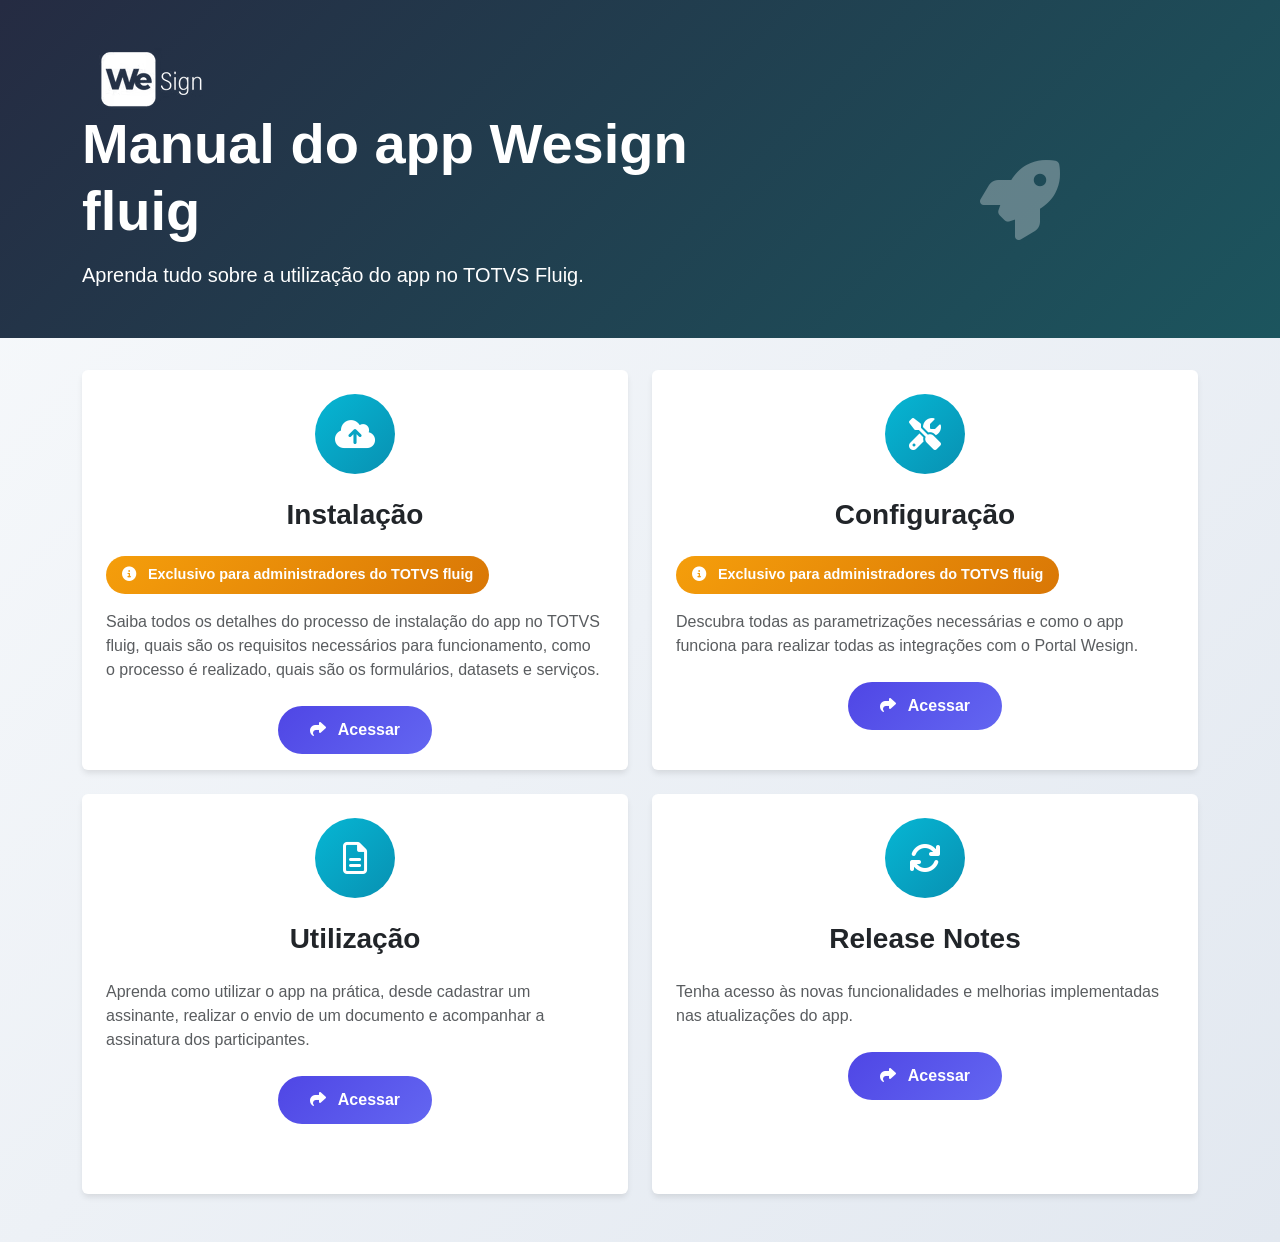
==== commit 7c04fd1f: "finalizacao de layout" ====
--- a/index.html
+++ b/index.html
@@ -25,7 +25,9 @@
   <div class="header-section">
     <div class="container">
       
+      <a href="./index.html">
         <img fetchpriority="high" sizes="142px" src="Imagens/wesign/wesign-logo.avif" width="142" height="62">
+      </a>
       
       <div class="row align-items-center">        
         <div class="col-md-8">
@@ -165,6 +167,7 @@
       </div>
 
       <!-- Dúvidas Frequentes -->
+      <!--
       <div class="col-lg-6">
         <div class="card feature-card h-100">
           <div class="card-body p-4">
@@ -187,7 +190,7 @@
           </div>
         </div>
       </div>
-
+      -->
       <!-- Release Notes -->
       <div class="col-lg-6">
         <div class="card feature-card h-100">
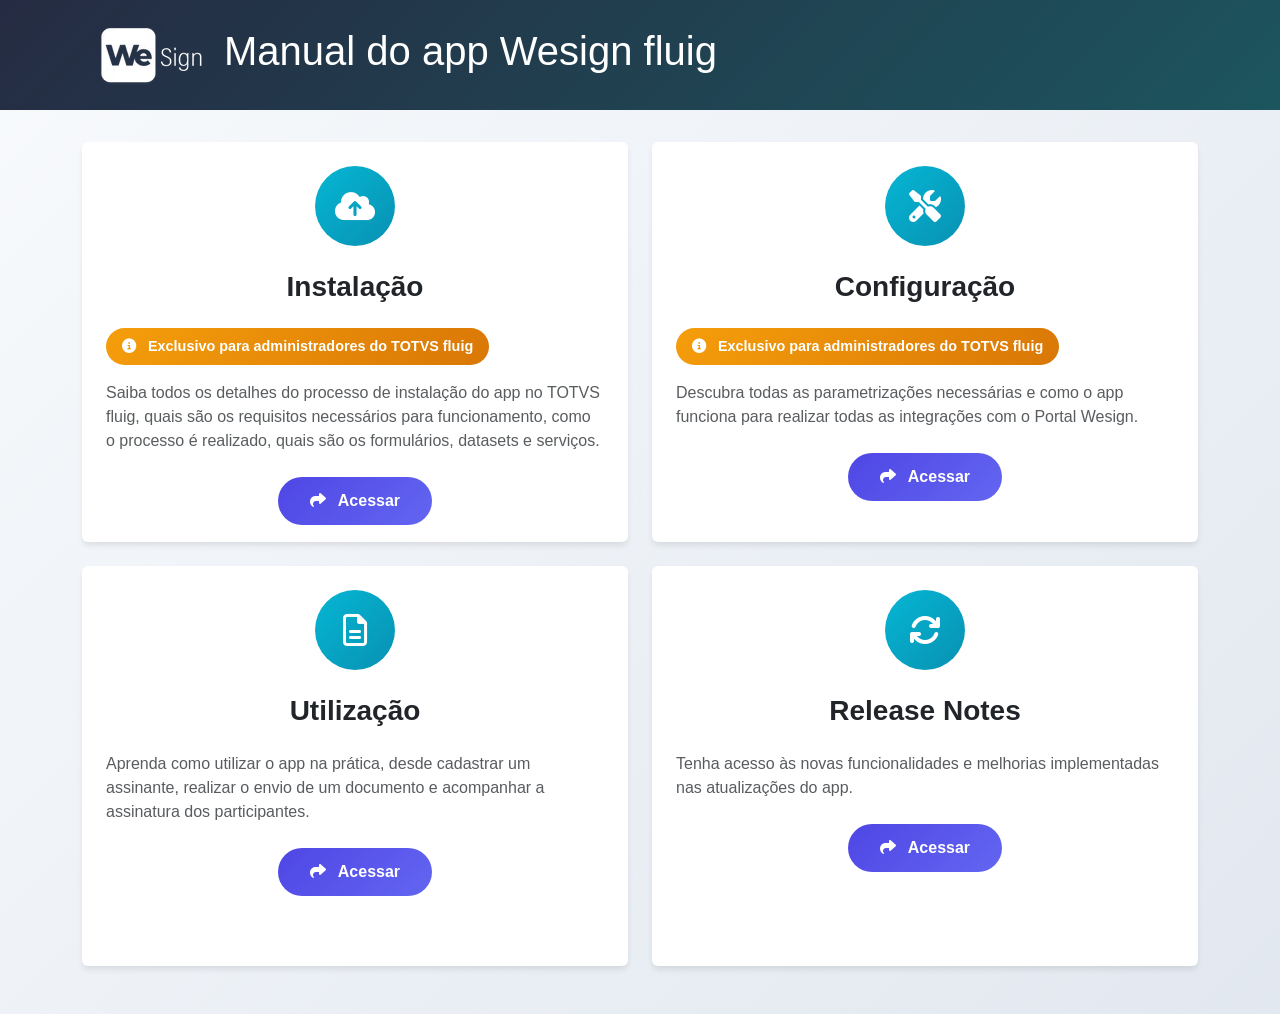
==== commit 40b689fb: "atualizado cabecalho index" ====
--- a/index.html
+++ b/index.html
@@ -22,26 +22,20 @@
 
 <body>
   <!-- Header Section -->
+
   <div class="header-section">
     <div class="container">
-      
-      <a href="./index.html">
-        <img fetchpriority="high" sizes="142px" src="Imagens/wesign/wesign-logo.avif" width="142" height="62">
-      </a>
-      
-      <div class="row align-items-center">        
-        <div class="col-md-8">
-          <h1 class="display-4 fw-bold mb-3">            
-            Manual do app Wesign fluig
-          </h1>
-          <p class="lead mb-0">
-            Aprenda tudo sobre a utilização do app no TOTVS Fluig.
-          </p>
-        </div>
-        <div class="col-md-4 text-center">
-          <i class="fas fa-rocket" style="font-size: 5rem; opacity: 0.3;"></i>
-        </div>
-      </div>
+      <nav class="navbar navbar-expand-lg">
+        
+        <a href="./index.html">
+          <img fetchpriority="high" sizes="142px" src="Imagens/wesign/wesign-logo.avif" width="142" height="62">
+        </a>
+  
+        <h1>
+          Manual do app Wesign fluig
+        </h1>
+
+      </nav>
     </div>
   </div>
 
--- a/css/custom.css
+++ b/css/custom.css
@@ -238,7 +238,7 @@
     
     background: linear-gradient(135deg, #252B42 0%, #1C555E 100%);
     color: white;
-    padding: 3rem 0;
+    padding: 1rem 0;
     margin-bottom: 2rem;
     /*
     --bg-gradient: linear-gradient(90deg, #252B42 0%, #1C555E 100%);
@@ -344,4 +344,33 @@
 .btn-custom:hover {
     transform: translateY(-2px);
     box-shadow: 0 10px 20px rgba(79, 70, 229, 0.3);
+}
+
+.item-wesign {
+    color: white;
+    padding-right: 50px;
+    padding: 8px;
+    border: 0 solid #ccc;
+    border-radius: 0;
+    padding-top: 10px;
+    padding-bottom: 10px;
+    background: rgba(247, 247, 247, 0);
+    padding-left: 20px;
+    padding-right: 20px;
+    margin-left: 0px;
+    margin-right: 0px;
+    margin-top: 0px;
+    margin-bottom: 0px;
+    align-items: center;
+    display: flex;
+    height: 100%;
+}
+
+.item-fonte {
+    color: white !important;
+    font-weight: 600;
+}
+
+.active.item-fonte {
+    text-decoration-line: underline
 }
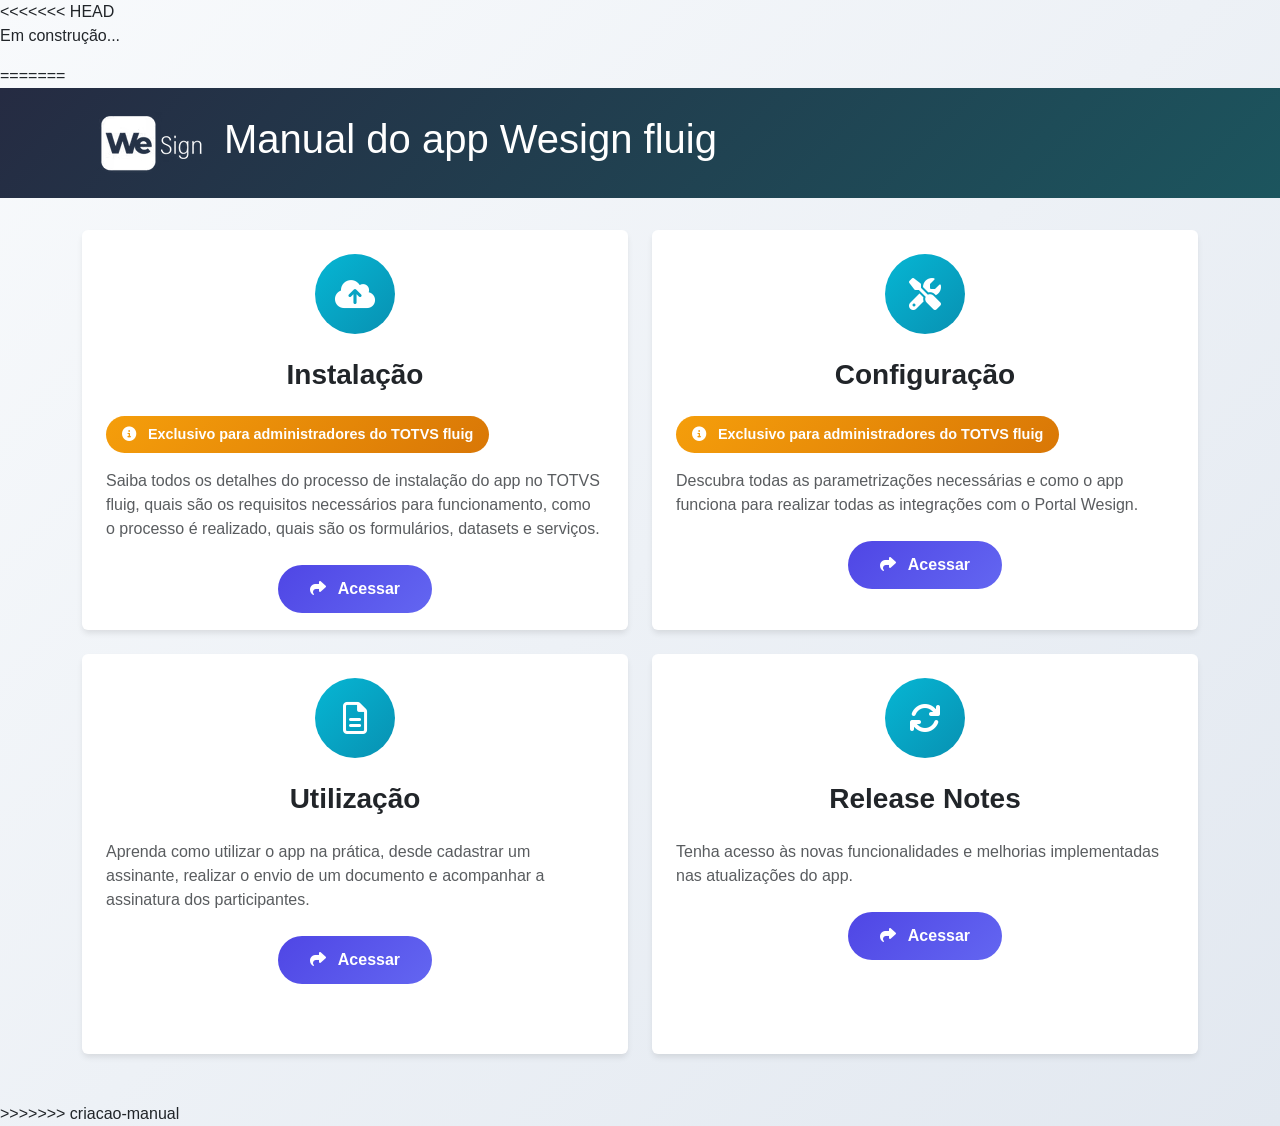
==== commit 6e60c836: "Merge branch 'criacao-manual'" ====
--- a/index.html
+++ b/index.html
@@ -1,3 +1,9 @@
+<<<<<<< HEAD
+<html>
+    <body>
+        <p> Em construção... </p>
+    </body>
+=======
 <!DOCTYPE html>
 <html lang="pt-BR">
 
@@ -255,4 +261,5 @@
 
 </body>
 
+>>>>>>> criacao-manual
 </html>
--- a/css/custom.css
+++ b/css/custom.css
@@ -373,4 +373,23 @@
 
 .active.item-fonte {
     text-decoration-line: underline
+}
+
+.img-button {
+    /*
+    width: 60%;
+    height: auto;
+    border-style: outset;
+    position: relative;
+    left: 10px;
+    margin-top: 10px;
+    margin-bottom: 10px;
+    */
+    line-height: 2;
+    margin-right: 10px;
+}
+
+.container-custom {
+    display: flex;
+    align-items: center;    
 }
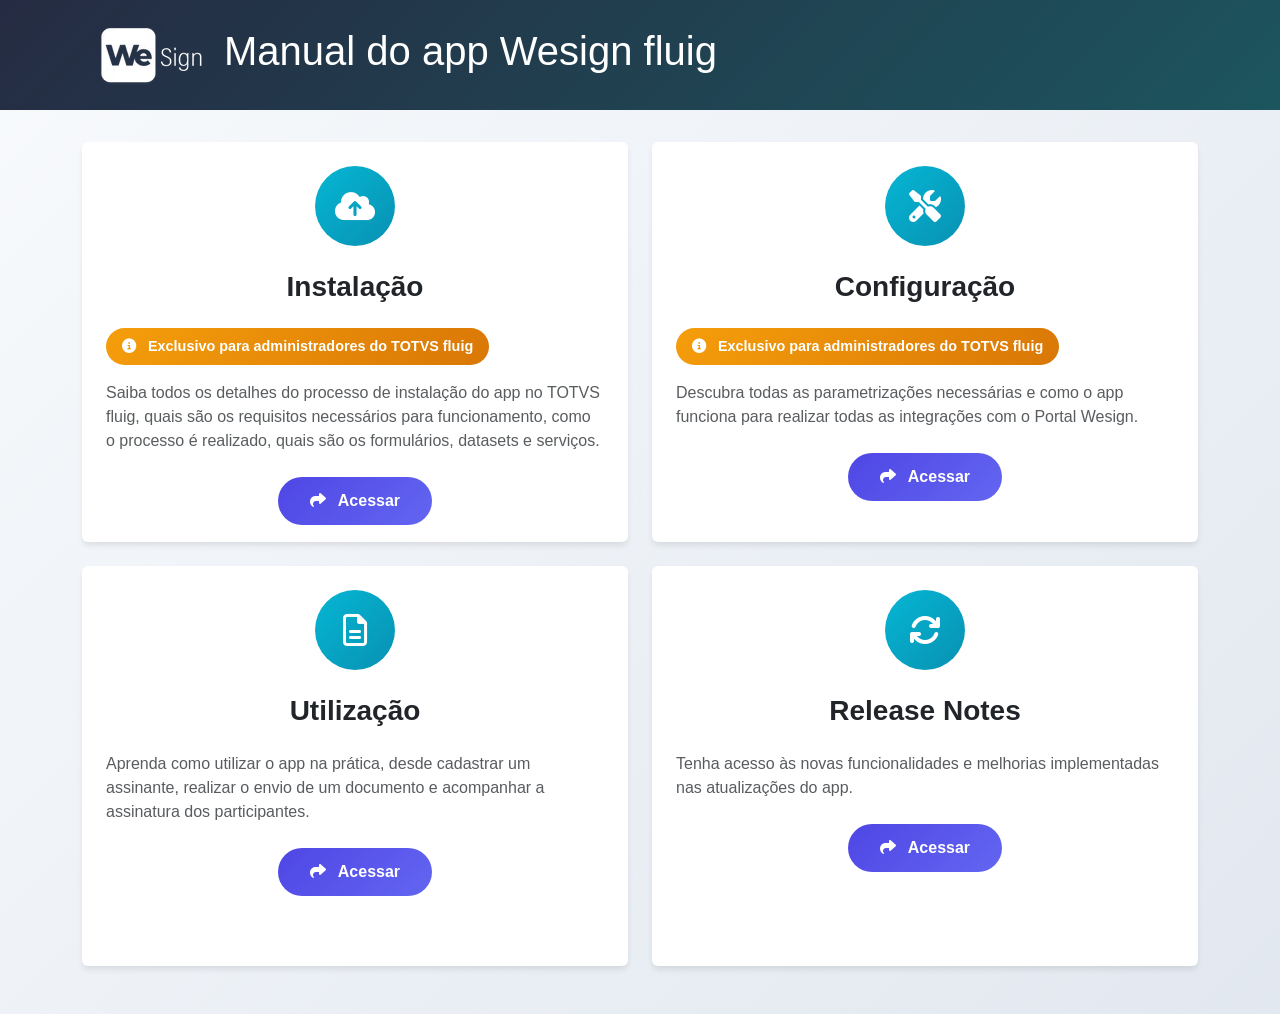
==== commit ec7c3fec: "alterado nome da página e ícones no navegador" ====
--- a/index.html
+++ b/index.html
@@ -1,17 +1,21 @@
-<<<<<<< HEAD
-<html>
-    <body>
-        <p> Em construção... </p>
-    </body>
-=======
 <!DOCTYPE html>
 <html lang="pt-BR">
 
 <head>
   <link href="https://cdnjs.cloudflare.com/ajax/libs/font-awesome/6.4.0/css/all.min.css" rel="stylesheet">
+  
   <!-- Meta tags Obrigatórias -->
   <meta charset="utf-8">
   <meta name="viewport" content="width=device-width, initial-scale=1, shrink-to-fit=no">
+  <link rel="icon" sizes="192x192"
+    href="https://static.wixstatic.com/media/5ef07f_636dad7e2abb4435a8659ec94f3b8e70%7Emv2.png/v1/fill/w_192%2Ch_192%2Clg_1%2Cusm_0.66_1.00_0.01/5ef07f_636dad7e2abb4435a8659ec94f3b8e70%7Emv2.png"
+    type="image/png">
+  <link rel="shortcut icon"
+    href="https://static.wixstatic.com/media/5ef07f_636dad7e2abb4435a8659ec94f3b8e70%7Emv2.png/v1/fill/w_32%2Ch_32%2Clg_1%2Cusm_0.66_1.00_0.01/5ef07f_636dad7e2abb4435a8659ec94f3b8e70%7Emv2.png"
+    type="image/png">
+  <link rel="apple-touch-icon"
+    href="https://static.wixstatic.com/media/5ef07f_636dad7e2abb4435a8659ec94f3b8e70%7Emv2.png/v1/fill/w_180%2Ch_180%2Clg_1%2Cusm_0.66_1.00_0.01/5ef07f_636dad7e2abb4435a8659ec94f3b8e70%7Emv2.png"
+    type="image/png">
   
   <!--CSS -->
   <link href="css/bootstrap.min.css" rel="stylesheet">
@@ -23,7 +27,7 @@
   <script src="js/bootstrap.bundle.min.js"></script>
   <script defer src="js/sidebars.js"></script>
   <script src="js/main.js"></script>
-  <title> Configuração - Wesign </title>
+  <title> WeSign - Manual do app fluig </title>
 </head>
 
 <body>
@@ -261,5 +265,4 @@
 
 </body>
 
->>>>>>> criacao-manual
 </html>
